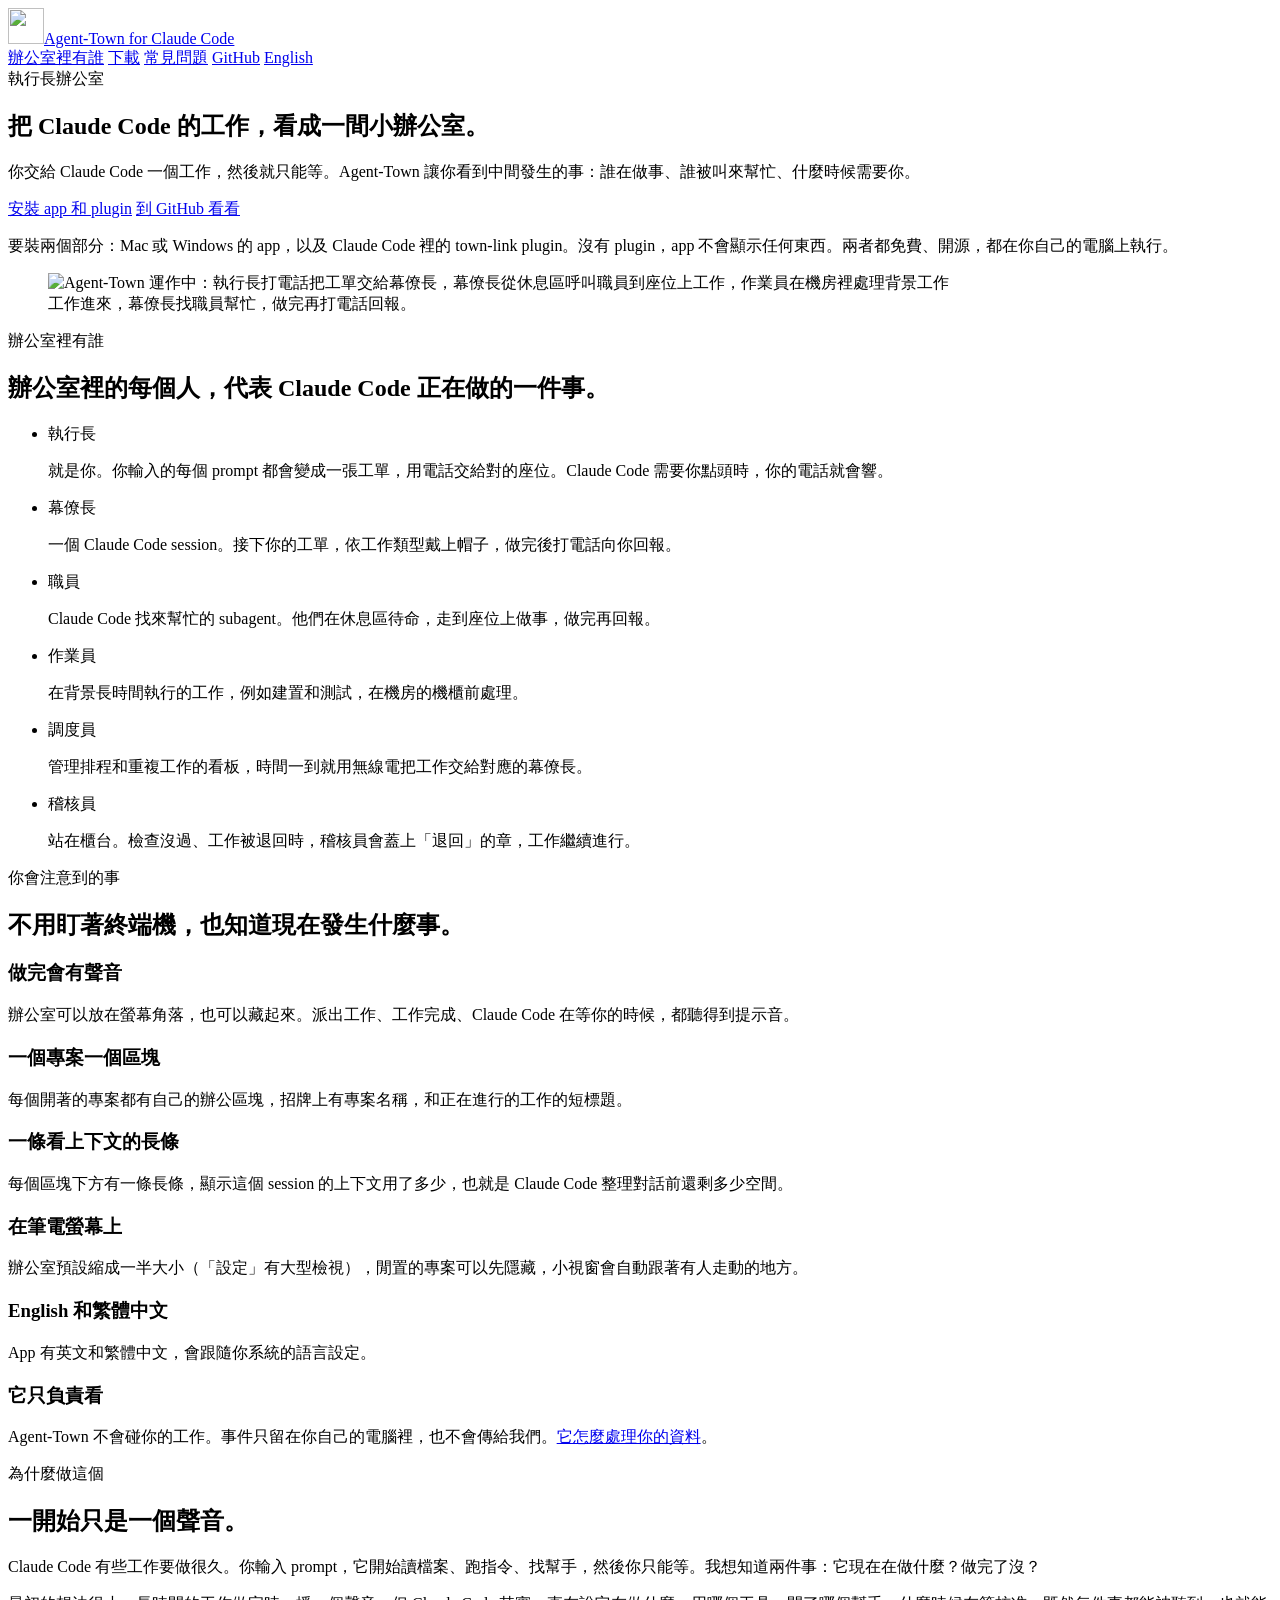
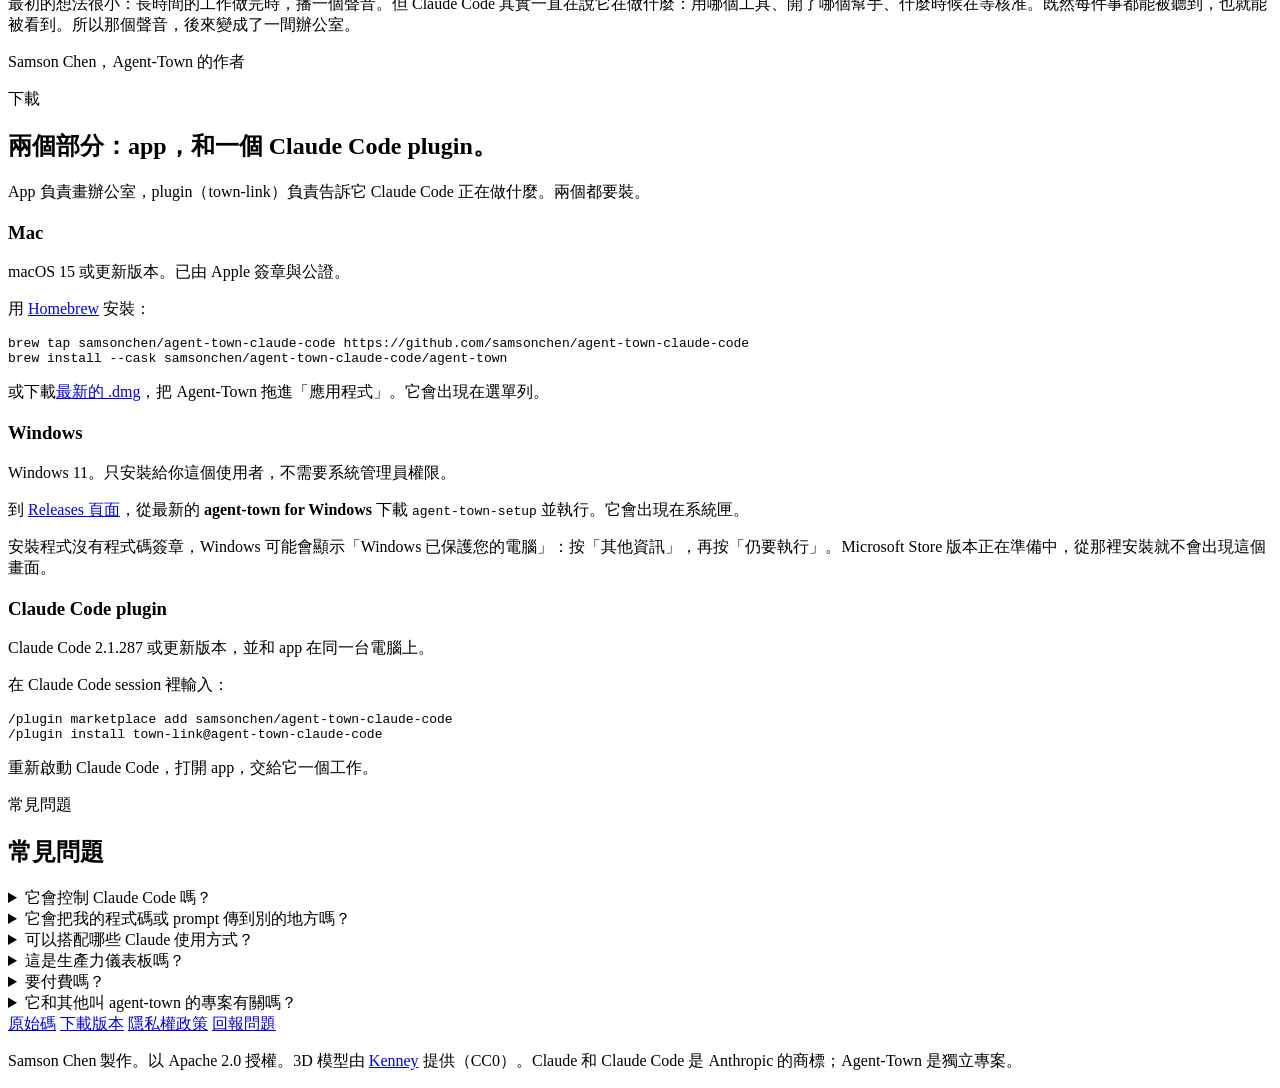
==== site/zh-TW/index.html @ 97500415 "Compact view is the default; Settings has Large view instead The office starts at half size, and Set" ====
<!doctype html>
<html lang="zh-Hant-TW">
<head>
<meta charset="utf-8">
<meta name="viewport" content="width=device-width, initial-scale=1">
<title>Agent-Town for Claude Code：看 Claude Code 的 agent 在辦公室裡工作</title>
<meta name="description" content="Agent-Town 是免費的開源 app，適用 macOS 和 Windows，把 Claude Code 正在做的事畫成一間小小的 3D 辦公室：每個 session 是一位幕僚長，每個 subagent 是一位職員，需要你核准時，執行長的電話就會響。">
<link rel="canonical" href="https://samsonchen.github.io/agent-town-claude-code/zh-TW/">
<link rel="alternate" hreflang="en" href="https://samsonchen.github.io/agent-town-claude-code/">
<link rel="alternate" hreflang="zh-Hant-TW" href="https://samsonchen.github.io/agent-town-claude-code/zh-TW/">
<link rel="alternate" hreflang="x-default" href="https://samsonchen.github.io/agent-town-claude-code/">
<meta name="theme-color" content="#9d9fdc">

<meta property="og:type" content="website">
<meta property="og:locale" content="zh_TW">
<meta property="og:locale:alternate" content="en_US">
<meta property="og:site_name" content="Agent-Town for Claude Code">
<meta property="og:title" content="Agent-Town for Claude Code：看 Claude Code 的 agent 在辦公室裡工作">
<meta property="og:description" content="在你的 Mac 或 Windows 電腦上，用一間小小的 3D 辦公室看 Claude Code 正在做什麼：session、subagent、背景工作和待核准的操作。免費、開源。">
<meta property="og:url" content="https://samsonchen.github.io/agent-town-claude-code/zh-TW/">
<meta property="og:image" content="https://samsonchen.github.io/agent-town-claude-code/images/social-preview.png">
<meta property="og:image:width" content="1280">
<meta property="og:image:height" content="640">
<meta property="og:image:alt" content="Agent-Town for Claude Code：從上往下看的辦公室，執行長、幕僚長和職員都在座位上">
<meta name="twitter:card" content="summary_large_image">
<meta name="twitter:title" content="Agent-Town for Claude Code">
<meta name="twitter:description" content="把 Claude Code 的 session、subagent 和背景工作畫成一間小小的 3D 辦公室。macOS 和 Windows，免費、開源。">
<meta name="twitter:image" content="https://samsonchen.github.io/agent-town-claude-code/images/social-preview.png">

<link rel="icon" type="image/png" href="../images/favicon-64.png">
<link rel="apple-touch-icon" href="../images/apple-touch-icon.png">
<link rel="preconnect" href="https://fonts.googleapis.com">
<link rel="preconnect" href="https://fonts.gstatic.com" crossorigin>
<link rel="stylesheet" href="https://fonts.googleapis.com/css2?family=Atkinson+Hyperlegible:wght@400;700&family=Fredoka:wght@500;600&family=Noto+Sans+TC:wght@400;500;700&display=swap">
<link rel="stylesheet" href="../styles.css">

<script type="application/ld+json">
{
  "@context": "https://schema.org",
  "@type": "SoftwareApplication",
  "name": "Agent-Town for Claude Code",
  "alternateName": "agent-town",
  "description": "一個桌面 app 加上一個 Claude Code plugin，把 Claude Code 正在做的事畫成一間從上往下看的小小 3D 辦公室。每個 Claude Code session 是一位幕僚長，每個 subagent 是一位職員，背景工作是機房裡的作業員，需要核准時執行長的電話會響。",
  "applicationCategory": "DeveloperApplication",
  "operatingSystem": "macOS 15 或更新版本、Windows 11",
  "offers": { "@type": "Offer", "price": "0", "priceCurrency": "TWD" },
  "license": "https://www.apache.org/licenses/LICENSE-2.0",
  "isAccessibleForFree": true,
  "url": "https://samsonchen.github.io/agent-town-claude-code/zh-TW/",
  "downloadUrl": "https://github.com/samsonchen/agent-town-claude-code/releases",
  "codeRepository": "https://github.com/samsonchen/agent-town-claude-code",
  "image": "https://samsonchen.github.io/agent-town-claude-code/images/social-preview.png",
  "screenshot": "https://samsonchen.github.io/agent-town-claude-code/images/agent-town.gif",
  "inLanguage": "zh-Hant-TW",
  "author": { "@type": "Person", "name": "Samson Chen", "url": "https://github.com/samsonchen" }
}
</script>
<script type="application/ld+json">
{
  "@context": "https://schema.org",
  "@type": "FAQPage",
  "inLanguage": "zh-Hant-TW",
  "mainEntity": [
    { "@type": "Question", "name": "Agent-Town for Claude Code 是什麼？",
      "acceptedAnswer": { "@type": "Answer", "text": "一個免費的 macOS 和 Windows app，搭配一個 Claude Code plugin，把 Claude Code 正在做的事畫成一間小辦公室：session、subagent、背景工作和核准請求，都變成在上班的人。" } },
    { "@type": "Question", "name": "Agent-Town 會控制 Claude Code 嗎？",
      "acceptedAnswer": { "@type": "Answer", "text": "不會，它只負責看。你一樣在終端機、Claude 桌面 app 或 VS Code 裡工作，plugin 不會改變 Claude Code 的任何行為。" } },
    { "@type": "Question", "name": "Agent-Town 會把我的程式碼或 prompt 傳到別的地方嗎？",
      "acceptedAnswer": { "@type": "Answer", "text": "不會。事件只傳到你自己電腦上的 app。每個新工作，plugin 會用你自己的 Claude 方案請 Haiku 取一個短標題、判斷工作類型。" } },
    { "@type": "Question", "name": "可以搭配哪些 Claude 使用方式？",
      "acceptedAnswer": { "@type": "Answer", "text": "終端機裡的 Claude Code、Claude 桌面 app 的 Code 分頁，以及 VS Code 擴充功能，只要和 app 在同一台電腦上執行。雲端 session 和網頁版 Claude Code 不支援。" } },
    { "@type": "Question", "name": "要付費嗎？",
      "acceptedAnswer": { "@type": "Answer", "text": "不用。Agent-Town 以 Apache 2.0 授權開源。" } }
  ]
}
</script>
</head>
<body>

<header class="top">
  <div class="wrap">
    <a class="brand" href="./"><img src="../images/apple-touch-icon.png" alt="" width="36" height="36">Agent-Town for Claude Code</a>
    <nav aria-label="主選單">
      <a href="#whos-who">辦公室裡有誰</a>
      <a href="#download">下載</a>
      <a href="#questions">常見問題</a>
      <a href="https://github.com/samsonchen/agent-town-claude-code">GitHub</a>
      <a href="../" hreflang="en" lang="en">English</a>
    </nav>
  </div>
</header>

<main>
  <div class="line" aria-hidden="true"></div>
  <div class="wrap">

    <section class="block exec" aria-labelledby="title">
      <div class="hero">
        <div>
          <span class="sign">執行長辦公室</span>
          <h1 id="title">把 Claude Code 的工作，看成一間小辦公室。</h1>
          <p class="lede">你交給 Claude Code 一個工作，然後就只能等。Agent-Town 讓你看到中間發生的事：誰在做事、誰被叫來幫忙、什麼時候需要你。</p>
          <div class="buttons">
            <a class="button" href="#download">安裝 app 和 plugin</a>
            <a class="button light" href="https://github.com/samsonchen/agent-town-claude-code">到 GitHub 看看</a>
          </div>
          <p class="note">要裝兩個部分：Mac 或 Windows 的 app，以及 Claude Code 裡的 town-link plugin。沒有 plugin，app 不會顯示任何東西。兩者都免費、開源，都在你自己的電腦上執行。</p>
        </div>
        <figure class="office">
          <img src="../images/agent-town.gif" width="640" height="667" alt="Agent-Town 運作中：執行長打電話把工單交給幕僚長，幕僚長從休息區呼叫職員到座位上工作，作業員在機房裡處理背景工作">
          <figcaption>工作進來，幕僚長找職員幫忙，做完再打電話回報。</figcaption>
        </figure>
      </div>
    </section>

    <section class="block" id="whos-who" aria-labelledby="cast-title">
      <span class="sign">辦公室裡有誰</span>
      <h2 id="cast-title">辦公室裡的每個人，代表 Claude Code 正在做的一件事。</h2>
      <ul class="cast">
        <li><span class="tag you">執行長</span><p>就是你。你輸入的每個 prompt 都會變成一張工單，用電話交給對的座位。Claude Code 需要你點頭時，你的電話就會響。</p></li>
        <li><span class="tag">幕僚長</span><p>一個 Claude Code session。接下你的工單，依工作類型戴上帽子，做完後打電話向你回報。</p></li>
        <li><span class="tag">職員</span><p>Claude Code 找來幫忙的 subagent。他們在休息區待命，走到座位上做事，做完再回報。</p></li>
        <li><span class="tag">作業員</span><p>在背景長時間執行的工作，例如建置和測試，在機房的機櫃前處理。</p></li>
        <li><span class="tag">調度員</span><p>管理排程和重複工作的看板，時間一到就用無線電把工作交給對應的幕僚長。</p></li>
        <li><span class="tag">稽核員</span><p>站在櫃台。檢查沒過、工作被退回時，稽核員會蓋上「退回」的章，工作繼續進行。</p></li>
      </ul>
    </section>

    <section class="block blue" aria-labelledby="notice-title">
      <span class="sign">你會注意到的事</span>
      <h2 id="notice-title">不用盯著終端機，也知道現在發生什麼事。</h2>
      <div class="points">
        <div><h3>做完會有聲音</h3><p>辦公室可以放在螢幕角落，也可以藏起來。派出工作、工作完成、Claude Code 在等你的時候，都聽得到提示音。</p></div>
        <div><h3>一個專案一個區塊</h3><p>每個開著的專案都有自己的辦公區塊，招牌上有專案名稱，和正在進行的工作的短標題。</p></div>
        <div><h3>一條看上下文的長條</h3><p>每個區塊下方有一條長條，顯示這個 session 的上下文用了多少，也就是 Claude Code 整理對話前還剩多少空間。</p></div>
        <div><h3>在筆電螢幕上</h3><p>辦公室預設縮成一半大小（「設定」有大型檢視），閒置的專案可以先隱藏，小視窗會自動跟著有人走動的地方。</p></div>
        <div><h3>English 和繁體中文</h3><p>App 有英文和繁體中文，會跟隨你系統的語言設定。</p></div>
        <div><h3>它只負責看</h3><p>Agent-Town 不會碰你的工作。事件只留在你自己的電腦裡，也不會傳給我們。<a href="privacy.html">它怎麼處理你的資料</a>。</p></div>
      </div>
    </section>

    <section class="block wood story" aria-labelledby="story-title">
      <span class="sign">為什麼做這個</span>
      <h2 id="story-title">一開始只是一個聲音。</h2>
      <p>Claude Code 有些工作要做很久。你輸入 prompt，它開始讀檔案、跑指令、找幫手，然後你只能等。我想知道兩件事：它現在在做什麼？做完了沒？</p>
      <p>最初的想法很小：長時間的工作做完時，播一個聲音。但 Claude Code 其實一直在說它在做什麼：用哪個工具、開了哪個幫手、什麼時候在等核准。既然每件事都能被聽到，也就能被看到。所以那個聲音，後來變成了一間辦公室。</p>
      <p class="by">Samson Chen，Agent-Town 的作者</p>
    </section>

    <section class="block green" id="download" aria-labelledby="download-title">
      <span class="sign">下載</span>
      <h2 id="download-title">兩個部分：app，和一個 Claude Code plugin。</h2>
      <p>App 負責畫辦公室，plugin（town-link）負責告訴它 Claude Code 正在做什麼。兩個都要裝。</p>
      <div class="downloads">
        <div>
          <h3>Mac</h3>
          <p class="small">macOS 15 或更新版本。已由 Apple 簽章與公證。</p>
          <p>用 <a href="https://brew.sh">Homebrew</a> 安裝：</p>
          <pre>brew tap samsonchen/agent-town-claude-code https://github.com/samsonchen/agent-town-claude-code
brew install --cask samsonchen/agent-town-claude-code/agent-town</pre>
          <p>或下載<a href="https://github.com/samsonchen/agent-town-claude-code/releases/latest">最新的 .dmg</a>，把 Agent-Town 拖進「應用程式」。它會出現在選單列。</p>
        </div>
        <div>
          <h3>Windows</h3>
          <p class="small">Windows 11。只安裝給你這個使用者，不需要系統管理員權限。</p>
          <p>到 <a href="https://github.com/samsonchen/agent-town-claude-code/releases">Releases 頁面</a>，從最新的 <strong>agent-town for Windows</strong> 下載 <code>agent-town-setup</code> 並執行。它會出現在系統匣。</p>
          <p class="small">安裝程式沒有程式碼簽章，Windows 可能會顯示「Windows 已保護您的電腦」：按「其他資訊」，再按「仍要執行」。Microsoft Store 版本正在準備中，從那裡安裝就不會出現這個畫面。</p>
        </div>
        <div class="plugin">
          <h3>Claude Code plugin</h3>
          <p class="small">Claude Code 2.1.287 或更新版本，並和 app 在同一台電腦上。</p>
          <p>在 Claude Code session 裡輸入：</p>
          <pre>/plugin marketplace add samsonchen/agent-town-claude-code
/plugin install town-link@agent-town-claude-code</pre>
          <p>重新啟動 Claude Code，打開 app，交給它一個工作。</p>
        </div>
      </div>
    </section>

    <section class="block" id="questions" aria-labelledby="faq-title">
      <span class="sign">常見問題</span>
      <h2 id="faq-title">常見問題</h2>
      <details>
        <summary>它會控制 Claude Code 嗎？</summary>
        <p>不會，它只負責看。你一樣在終端機、Claude 桌面 app 或 VS Code 裡工作，plugin 不會改變 Claude Code 的任何行為。</p>
      </details>
      <details>
        <summary>它會把我的程式碼或 prompt 傳到別的地方嗎？</summary>
        <p>不會。Claude Code 正在做的事，只會傳到你自己電腦上的 app。為了替每個工作取名字、選帽子，plugin 會用你自己的 Claude 方案請 Claude 的 Haiku 模型幫忙。App 每天會到 GitHub 檢查一次有沒有新版本，這可以關掉。請看<a href="privacy.html">隱私權政策</a>。</p>
      </details>
      <details>
        <summary>可以搭配哪些 Claude 使用方式？</summary>
        <p>終端機裡的 Claude Code、Claude 桌面 app 的 Code 分頁，以及 VS Code 擴充功能，只要和 app 在同一台電腦上執行。雲端 session 和網頁版 Claude Code 連不到你的電腦，所以不會出現。</p>
      </details>
      <details>
        <summary>這是生產力儀表板嗎？</summary>
        <p>不是。它只顯示正在發生什麼，沒有分數，也沒有報表。</p>
      </details>
      <details>
        <summary>要付費嗎？</summary>
        <p>不用。Agent-Town 以 Apache 2.0 授權開源。角色和家具是 Kenney 免費的 CC0 3D 模型。</p>
      </details>
      <details>
        <summary>它和其他叫 agent-town 的專案有關嗎？</summary>
        <p>沒有。這是 Agent-Town for Claude Code，為 Anthropic 的 Claude Code 而做。它和 Anthropic 沒有隸屬關係，也和其他同名的專案無關。</p>
      </details>
    </section>

  </div>
</main>

<footer>
  <div class="wrap">
    <nav aria-label="更多">
      <a href="https://github.com/samsonchen/agent-town-claude-code">原始碼</a>
      <a href="https://github.com/samsonchen/agent-town-claude-code/releases">下載版本</a>
      <a href="privacy.html">隱私權政策</a>
      <a href="https://github.com/samsonchen/agent-town-claude-code/issues">回報問題</a>
    </nav>
    <p>Samson Chen 製作。以 Apache 2.0 授權。3D 模型由 <a href="https://kenney.nl">Kenney</a> 提供（CC0）。Claude 和 Claude Code 是 Anthropic 的商標；Agent-Town 是獨立專案。</p>
  </div>
</footer>

</body>
</html>
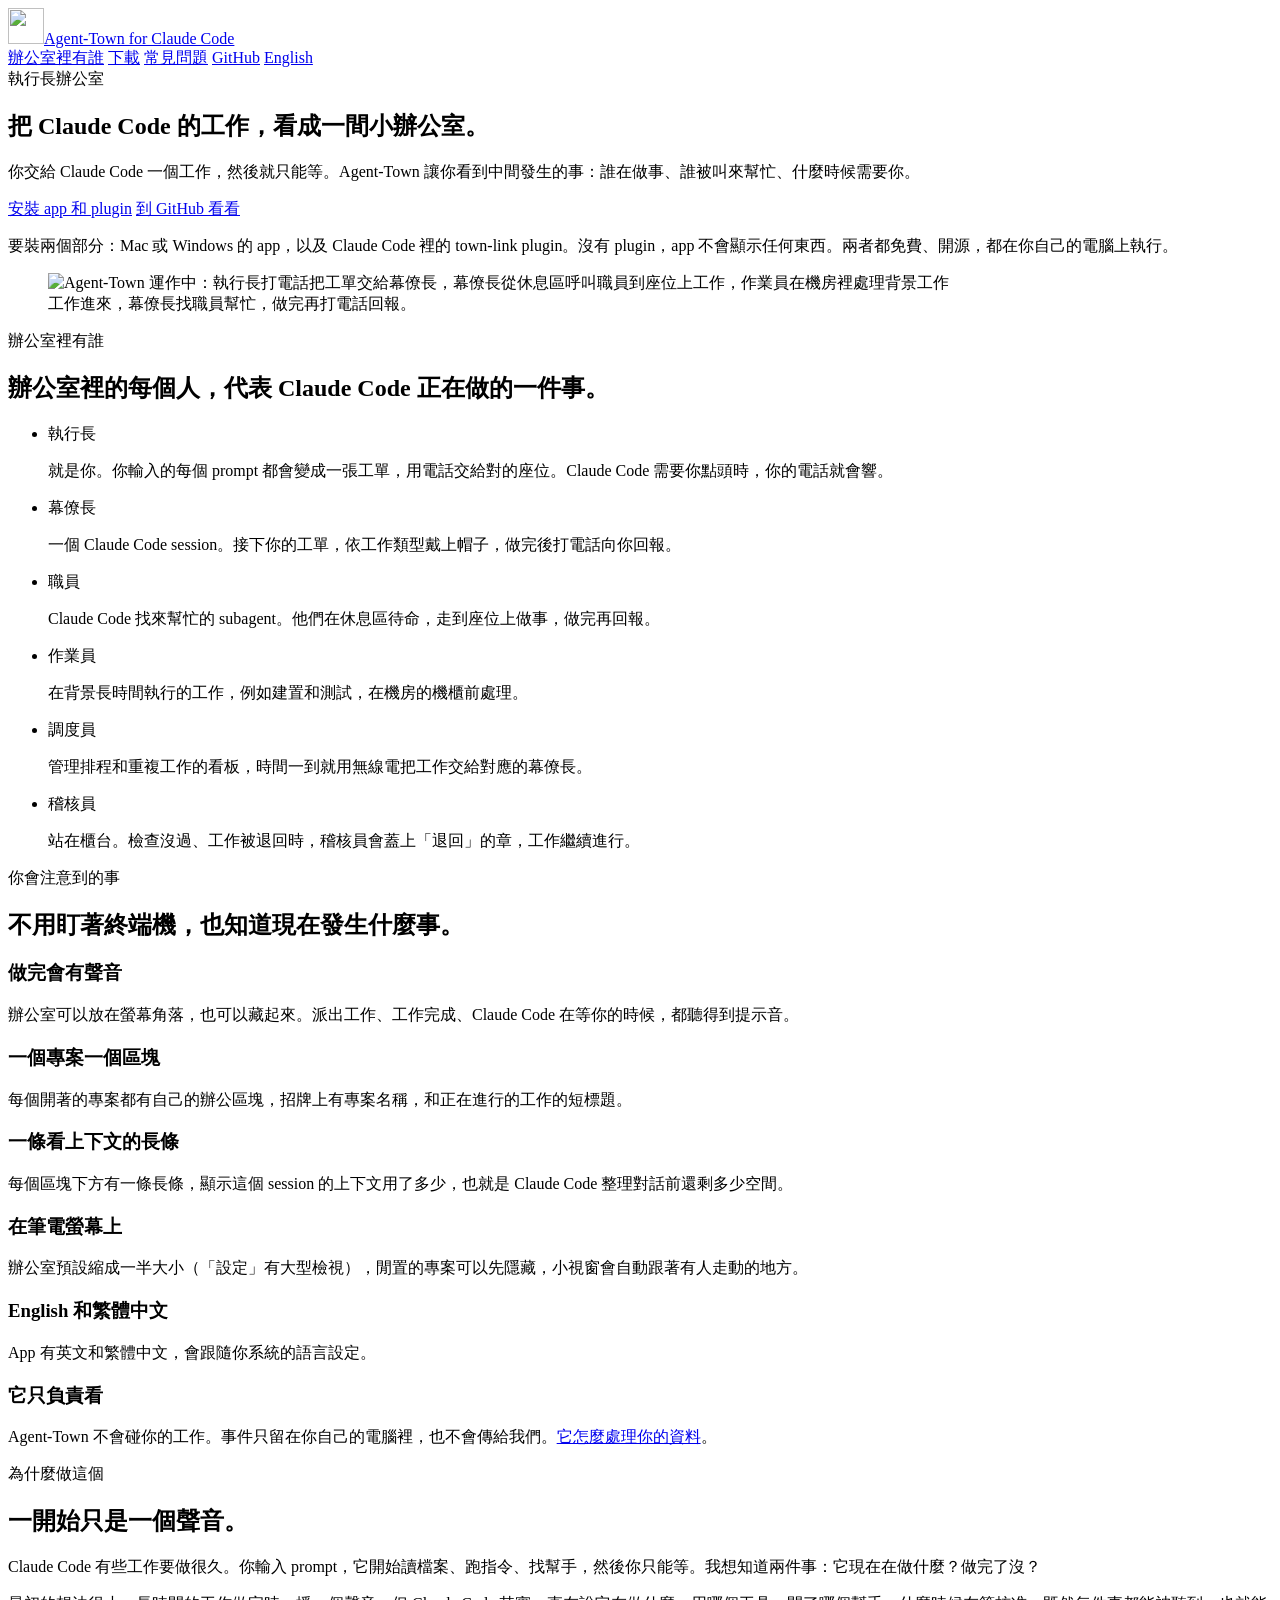
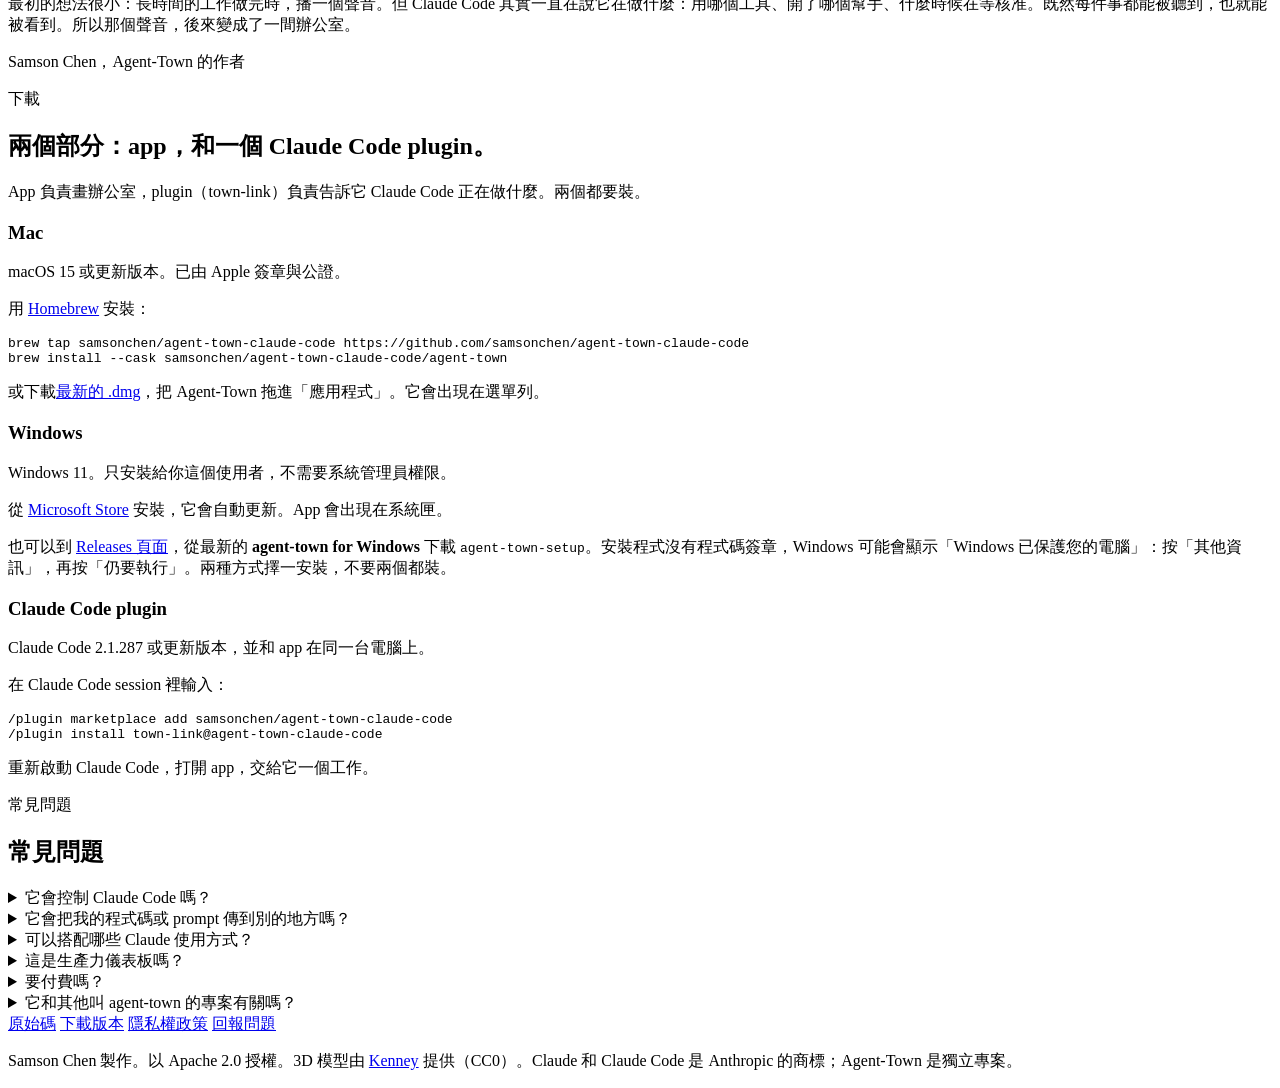
==== commit 778dd3e7: "Windows: the Microsoft Store version is live; the README and the web page point to it first, the ins" ====
--- a/site/zh-TW/index.html
+++ b/site/zh-TW/index.html
@@ -163,8 +163,8 @@
         <div>
           <h3>Windows</h3>
           <p class="small">Windows 11。只安裝給你這個使用者，不需要系統管理員權限。</p>
-          <p>到 <a href="https://github.com/samsonchen/agent-town-claude-code/releases">Releases 頁面</a>，從最新的 <strong>agent-town for Windows</strong> 下載 <code>agent-town-setup</code> 並執行。它會出現在系統匣。</p>
-          <p class="small">安裝程式沒有程式碼簽章，Windows 可能會顯示「Windows 已保護您的電腦」：按「其他資訊」，再按「仍要執行」。Microsoft Store 版本正在準備中，從那裡安裝就不會出現這個畫面。</p>
+          <p>從 <a href="https://apps.microsoft.com/detail/9N0G35LW0LNK">Microsoft Store</a> 安裝，它會自動更新。App 會出現在系統匣。</p>
+          <p class="small">也可以到 <a href="https://github.com/samsonchen/agent-town-claude-code/releases">Releases 頁面</a>，從最新的 <strong>agent-town for Windows</strong> 下載 <code>agent-town-setup</code>。安裝程式沒有程式碼簽章，Windows 可能會顯示「Windows 已保護您的電腦」：按「其他資訊」，再按「仍要執行」。兩種方式擇一安裝，不要兩個都裝。</p>
         </div>
         <div class="plugin">
           <h3>Claude Code plugin</h3>
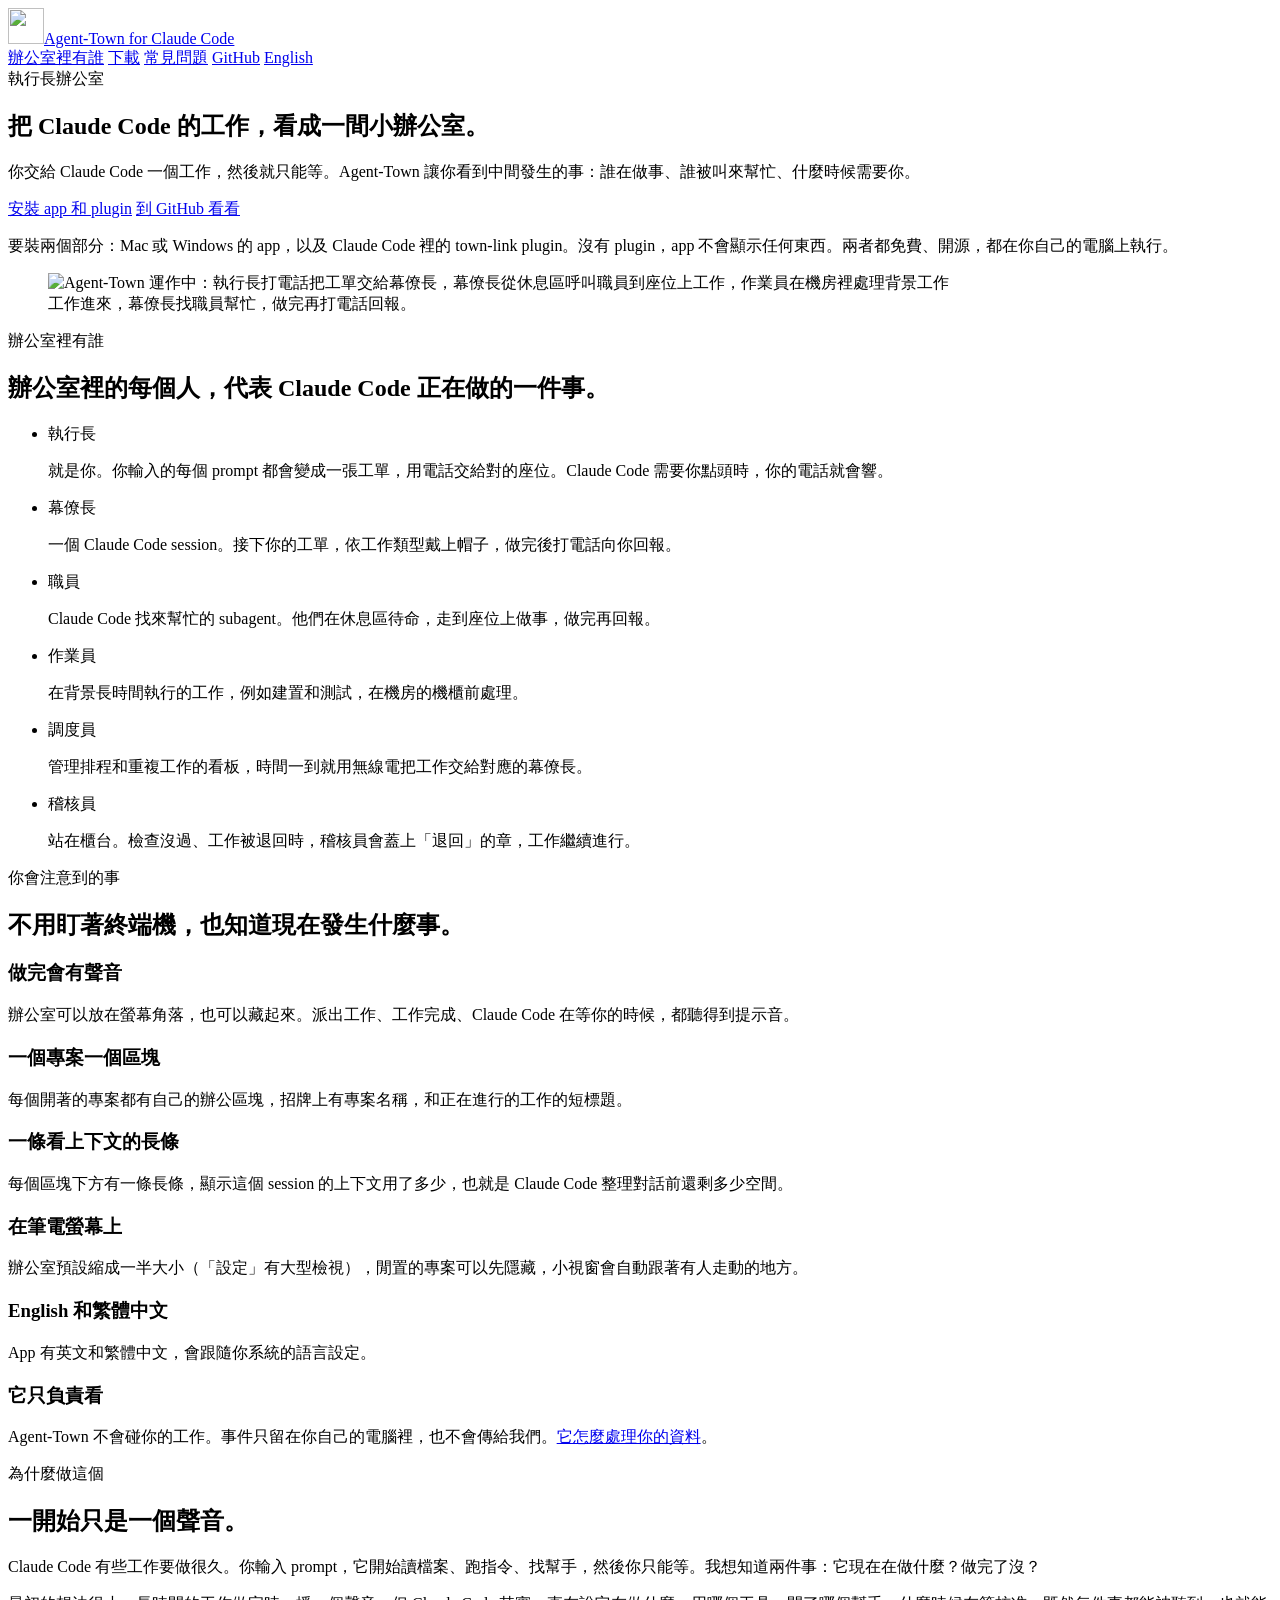
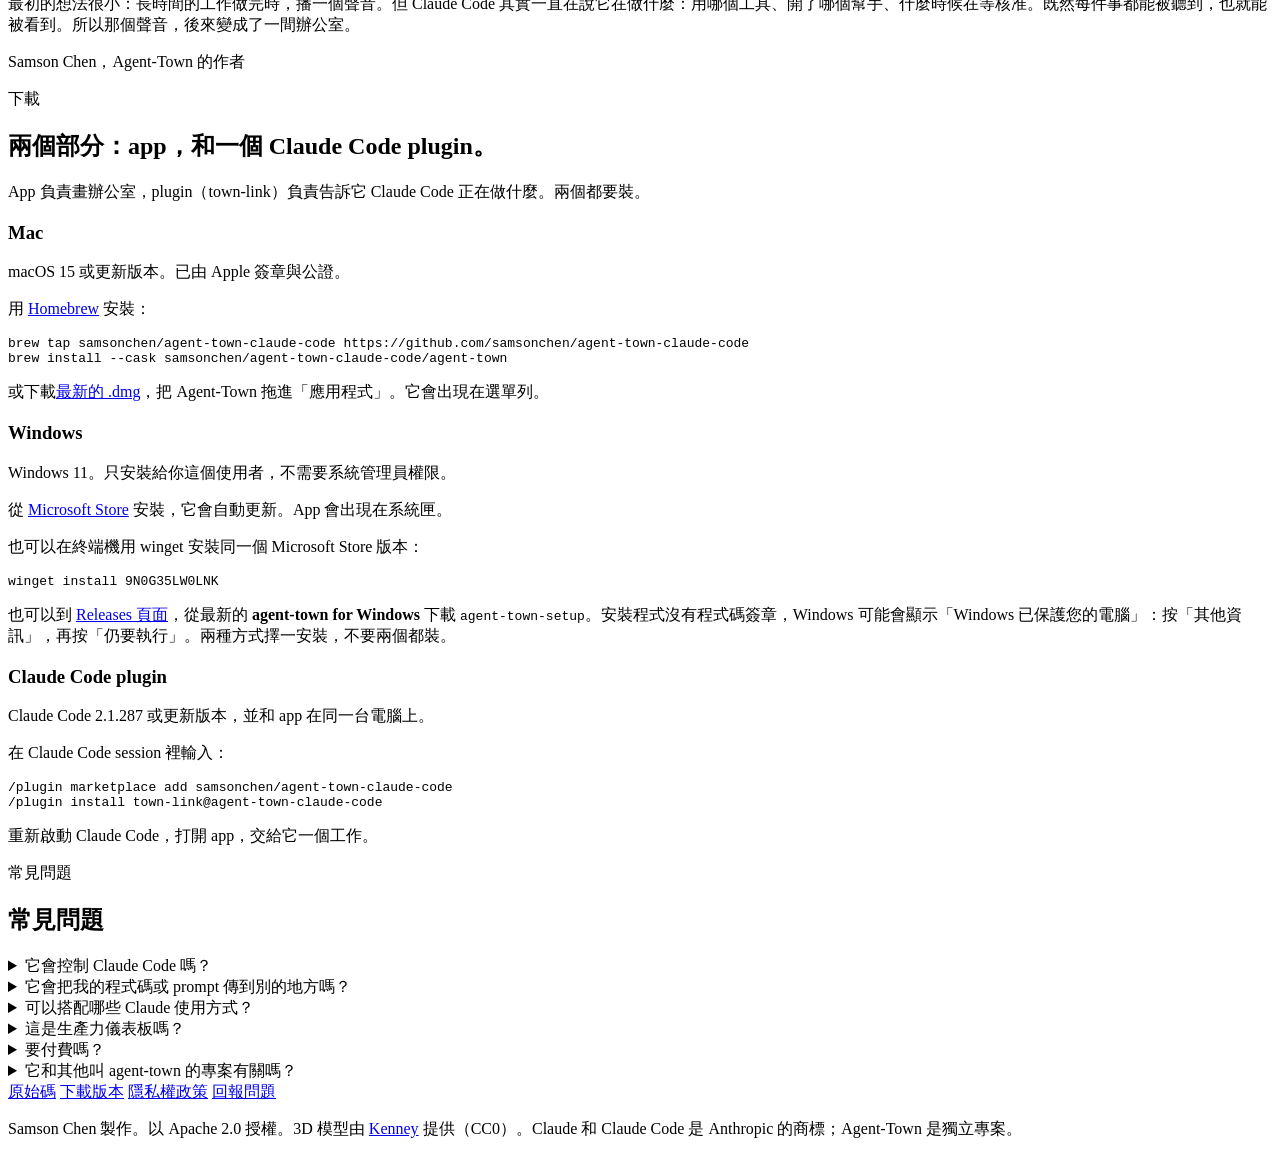
==== commit cda18dc6: "Windows: winget as a way to install the Store version (winget install 9N0G35LW0LNK), in the README, " ====
--- a/site/zh-TW/index.html
+++ b/site/zh-TW/index.html
@@ -164,6 +164,8 @@
           <h3>Windows</h3>
           <p class="small">Windows 11。只安裝給你這個使用者，不需要系統管理員權限。</p>
           <p>從 <a href="https://apps.microsoft.com/detail/9N0G35LW0LNK">Microsoft Store</a> 安裝，它會自動更新。App 會出現在系統匣。</p>
+          <p>也可以在終端機用 winget 安裝同一個 Microsoft Store 版本：</p>
+          <pre>winget install 9N0G35LW0LNK</pre>
           <p class="small">也可以到 <a href="https://github.com/samsonchen/agent-town-claude-code/releases">Releases 頁面</a>，從最新的 <strong>agent-town for Windows</strong> 下載 <code>agent-town-setup</code>。安裝程式沒有程式碼簽章，Windows 可能會顯示「Windows 已保護您的電腦」：按「其他資訊」，再按「仍要執行」。兩種方式擇一安裝，不要兩個都裝。</p>
         </div>
         <div class="plugin">
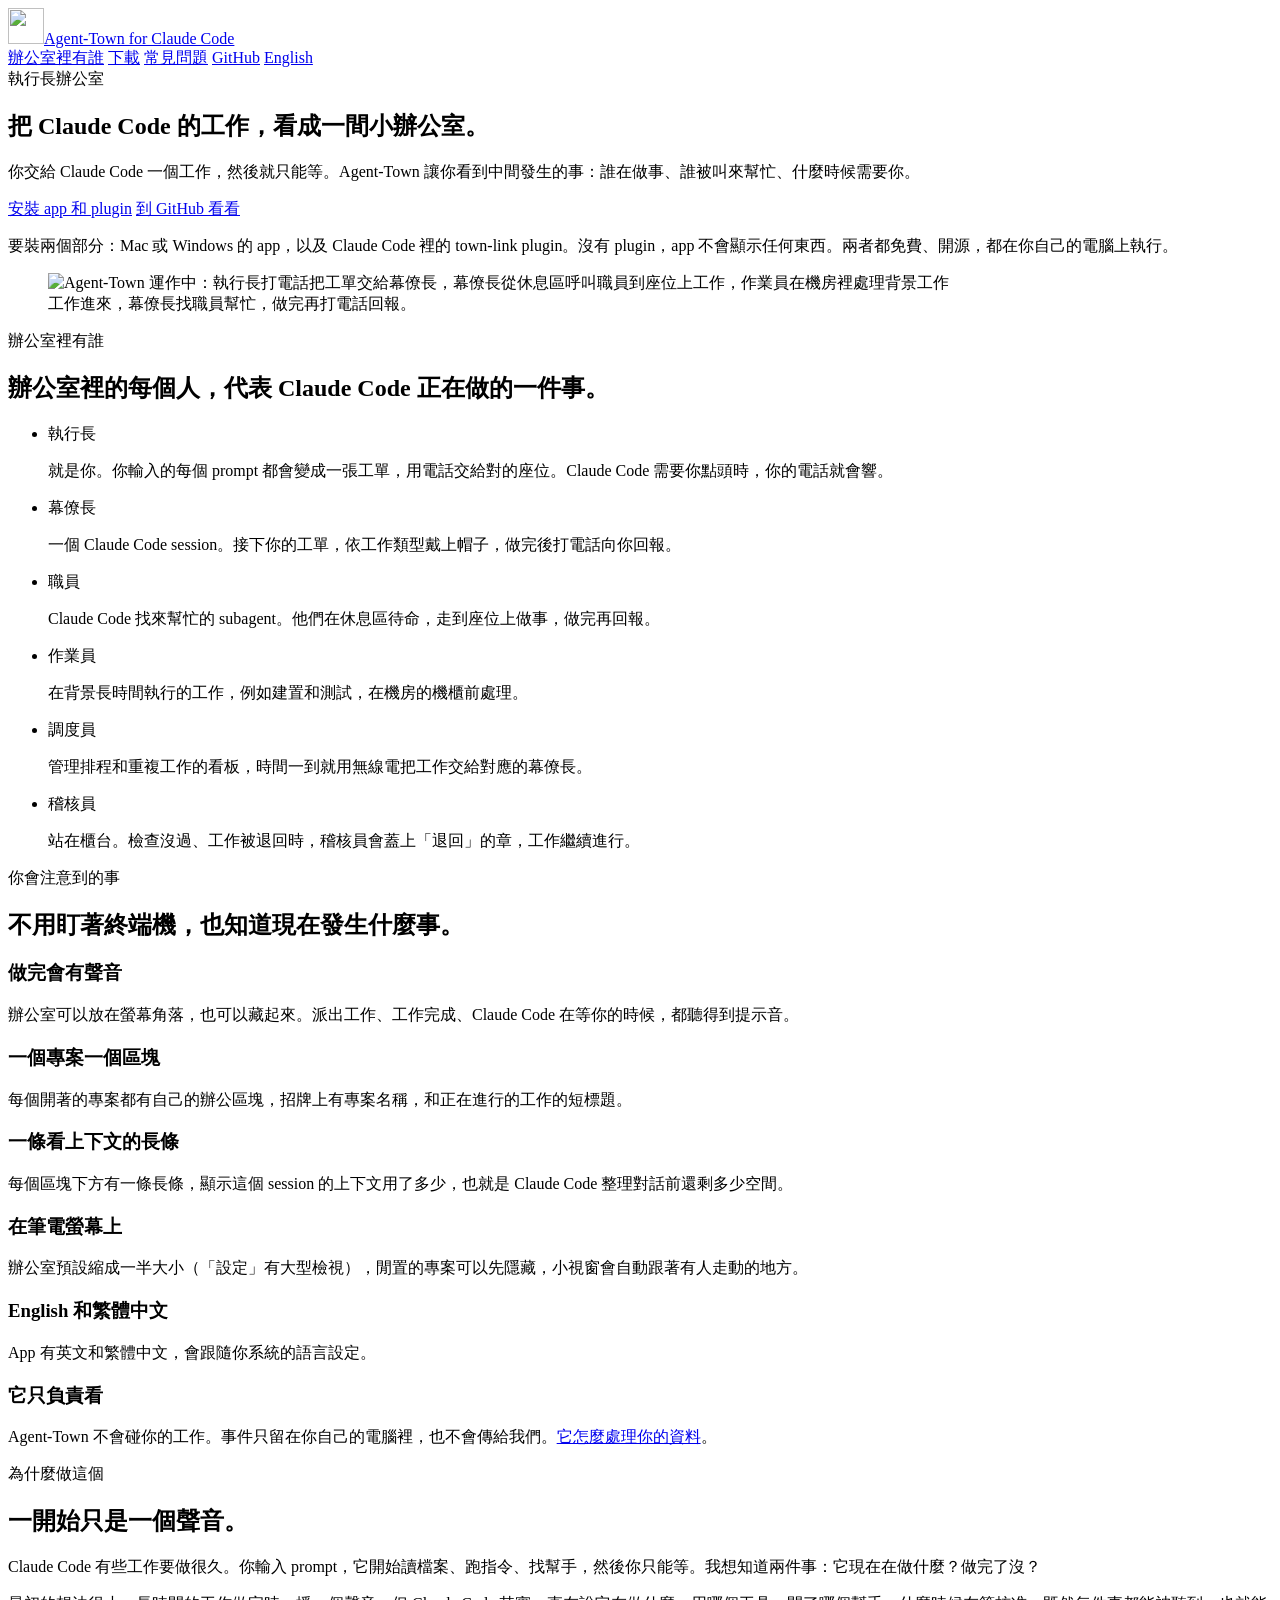
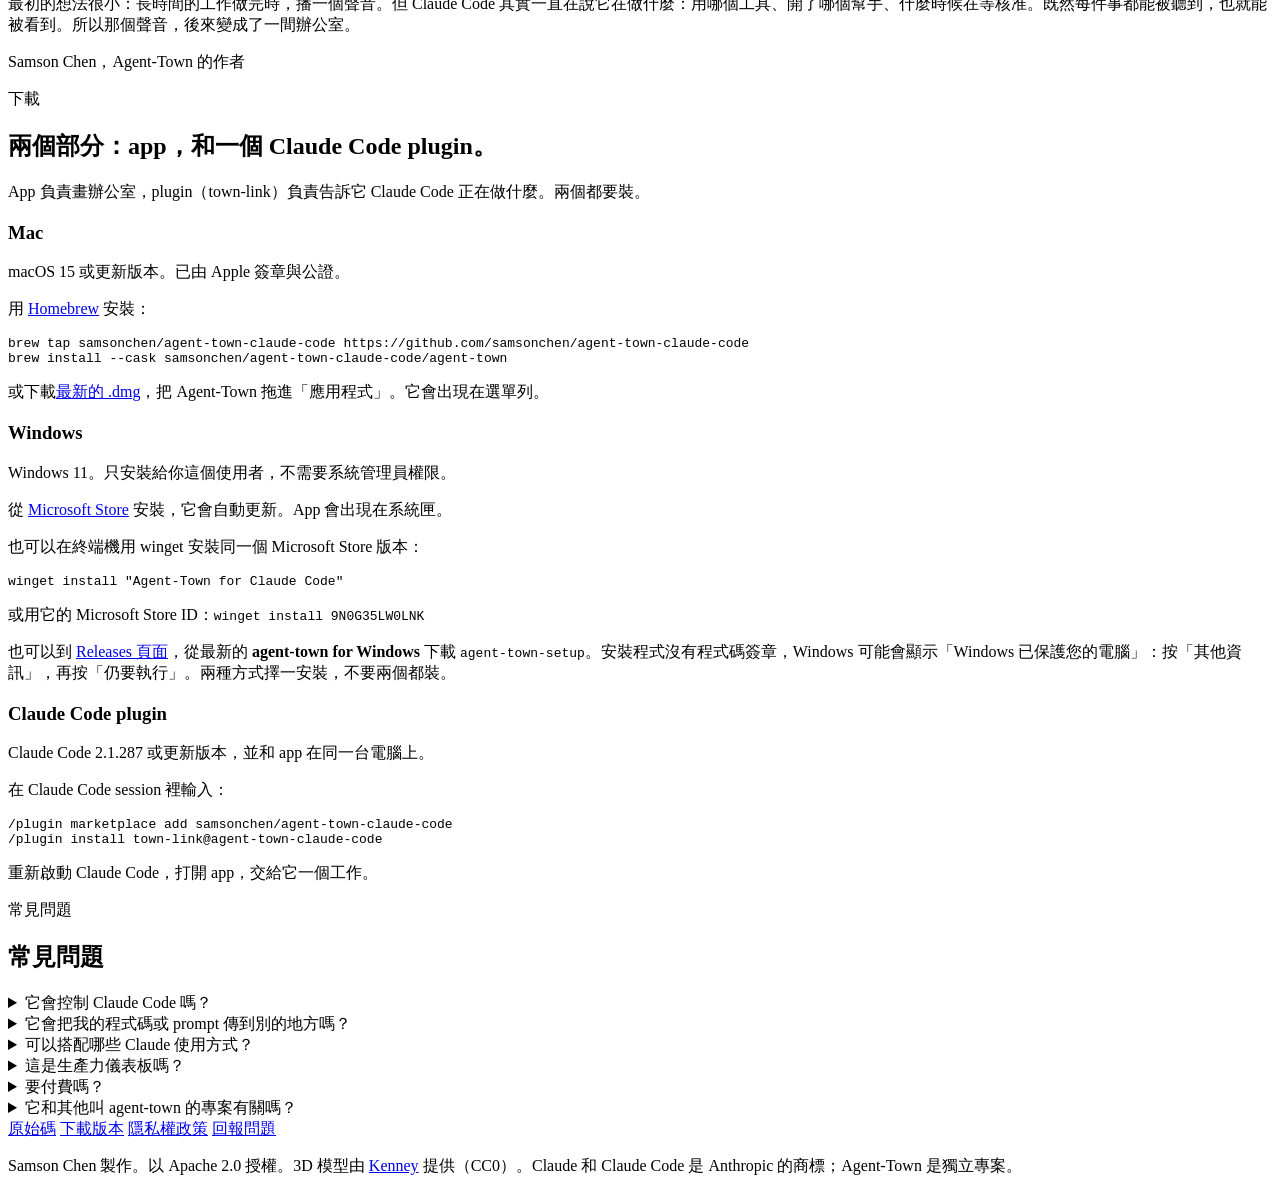
==== commit c9ed98e1: "Windows: winget by the app's name too (winget install "Agent-Town for Claude Code"), beside the Stor" ====
--- a/site/zh-TW/index.html
+++ b/site/zh-TW/index.html
@@ -165,7 +165,8 @@
           <p class="small">Windows 11。只安裝給你這個使用者，不需要系統管理員權限。</p>
           <p>從 <a href="https://apps.microsoft.com/detail/9N0G35LW0LNK">Microsoft Store</a> 安裝，它會自動更新。App 會出現在系統匣。</p>
           <p>也可以在終端機用 winget 安裝同一個 Microsoft Store 版本：</p>
-          <pre>winget install 9N0G35LW0LNK</pre>
+          <pre>winget install "Agent-Town for Claude Code"</pre>
+          <p class="small">或用它的 Microsoft Store ID：<code>winget install 9N0G35LW0LNK</code></p>
           <p class="small">也可以到 <a href="https://github.com/samsonchen/agent-town-claude-code/releases">Releases 頁面</a>，從最新的 <strong>agent-town for Windows</strong> 下載 <code>agent-town-setup</code>。安裝程式沒有程式碼簽章，Windows 可能會顯示「Windows 已保護您的電腦」：按「其他資訊」，再按「仍要執行」。兩種方式擇一安裝，不要兩個都裝。</p>
         </div>
         <div class="plugin">
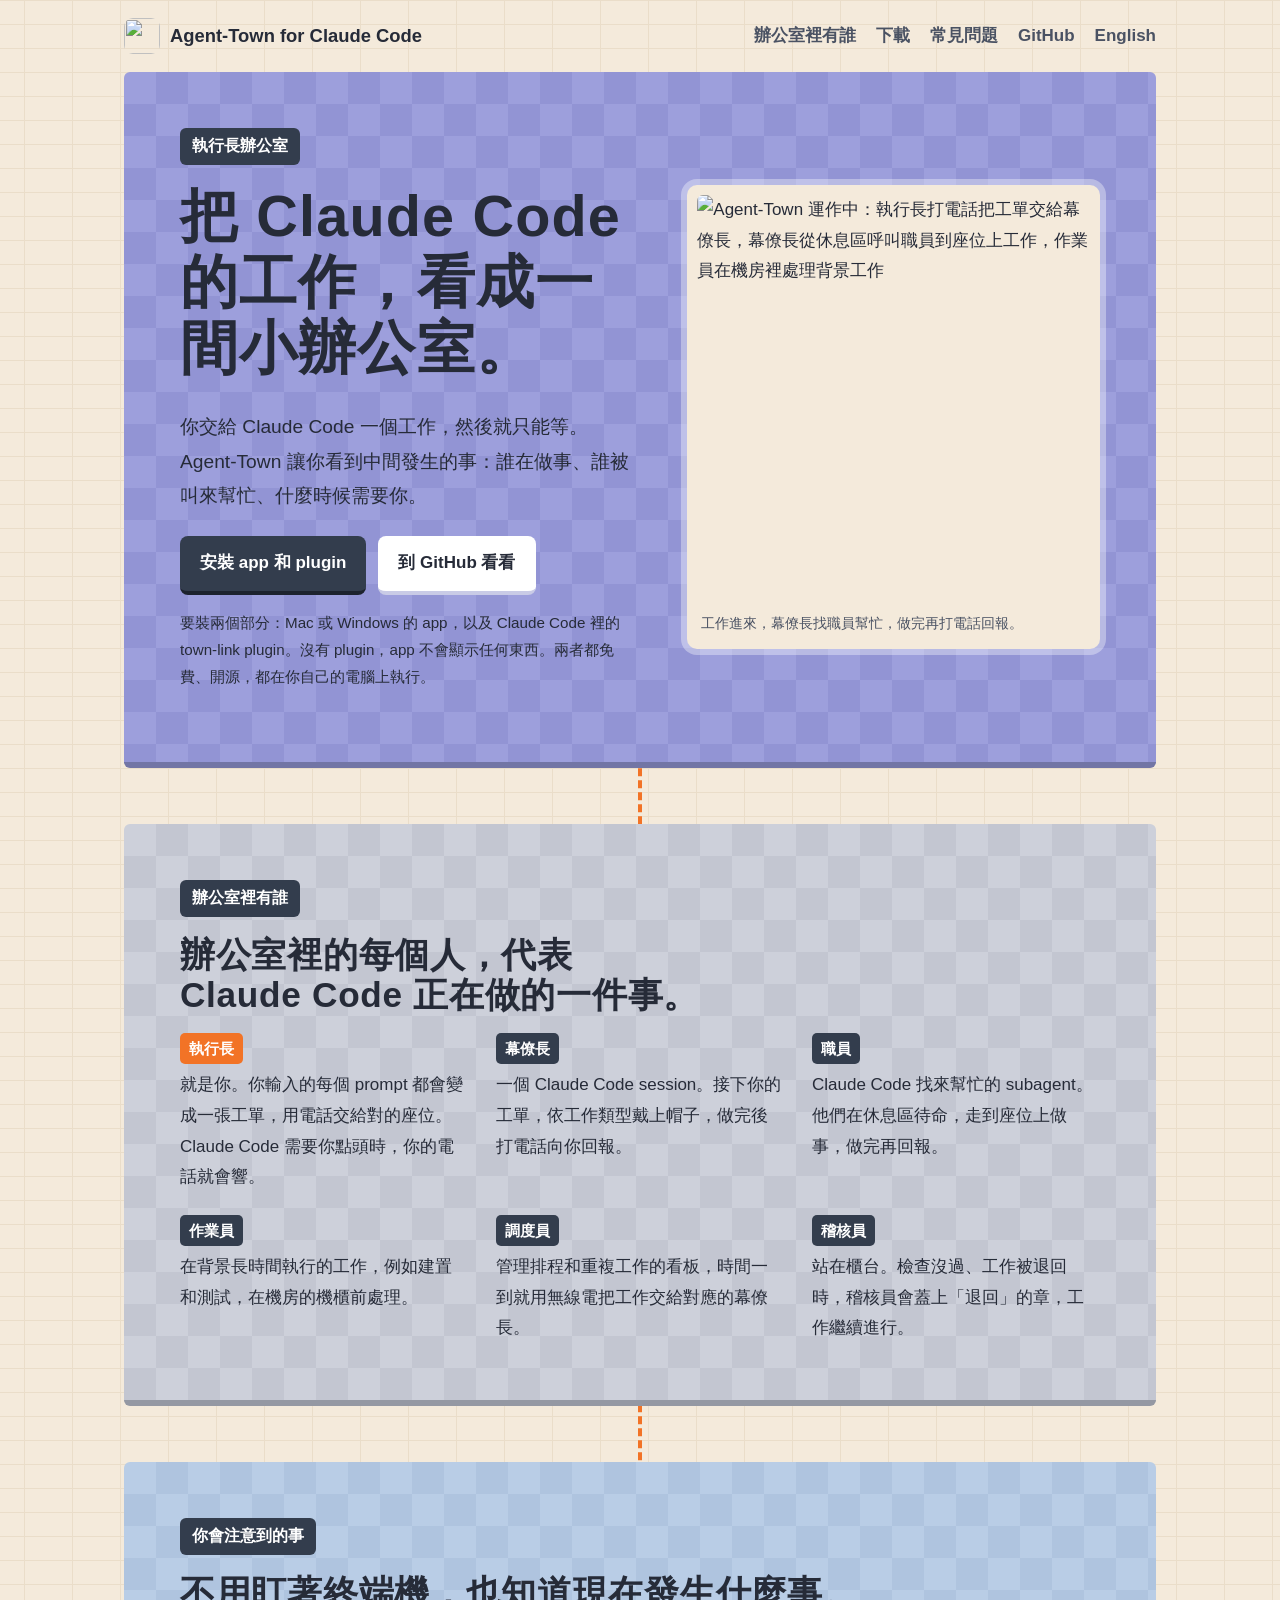
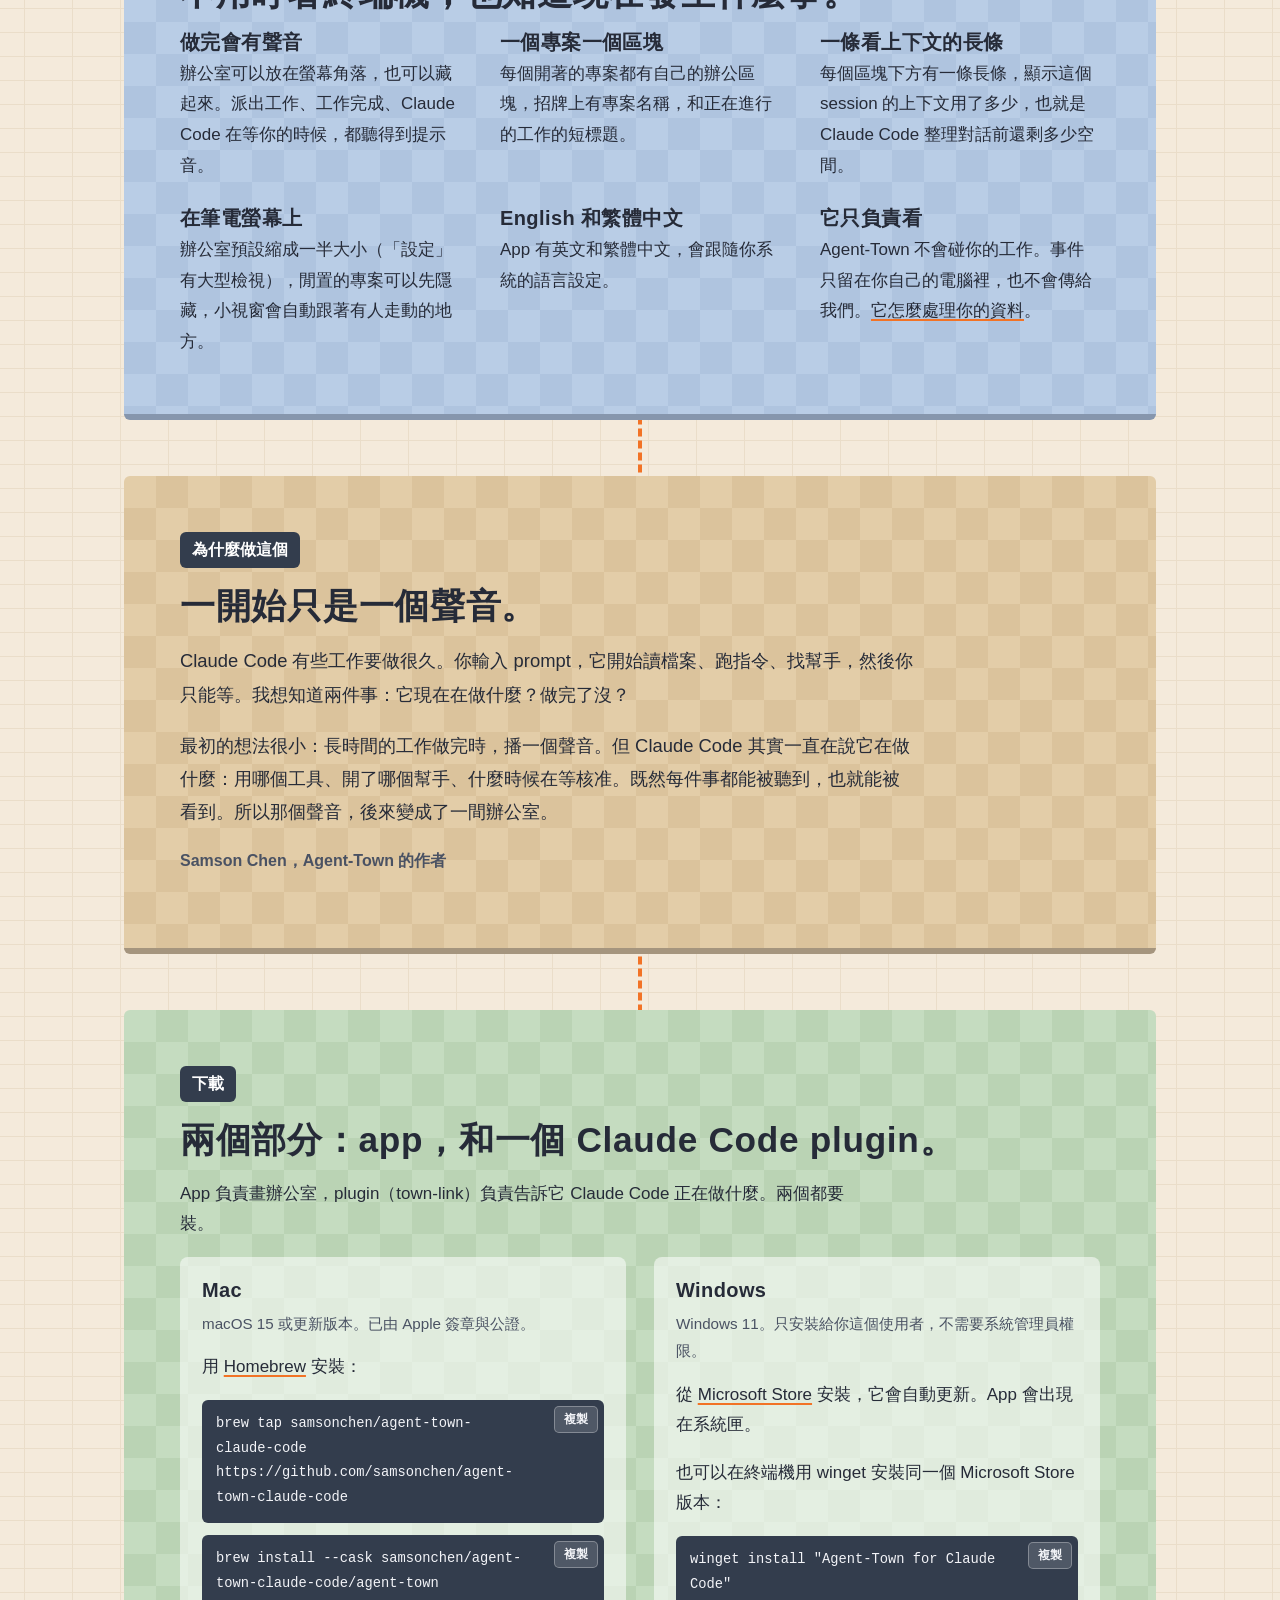
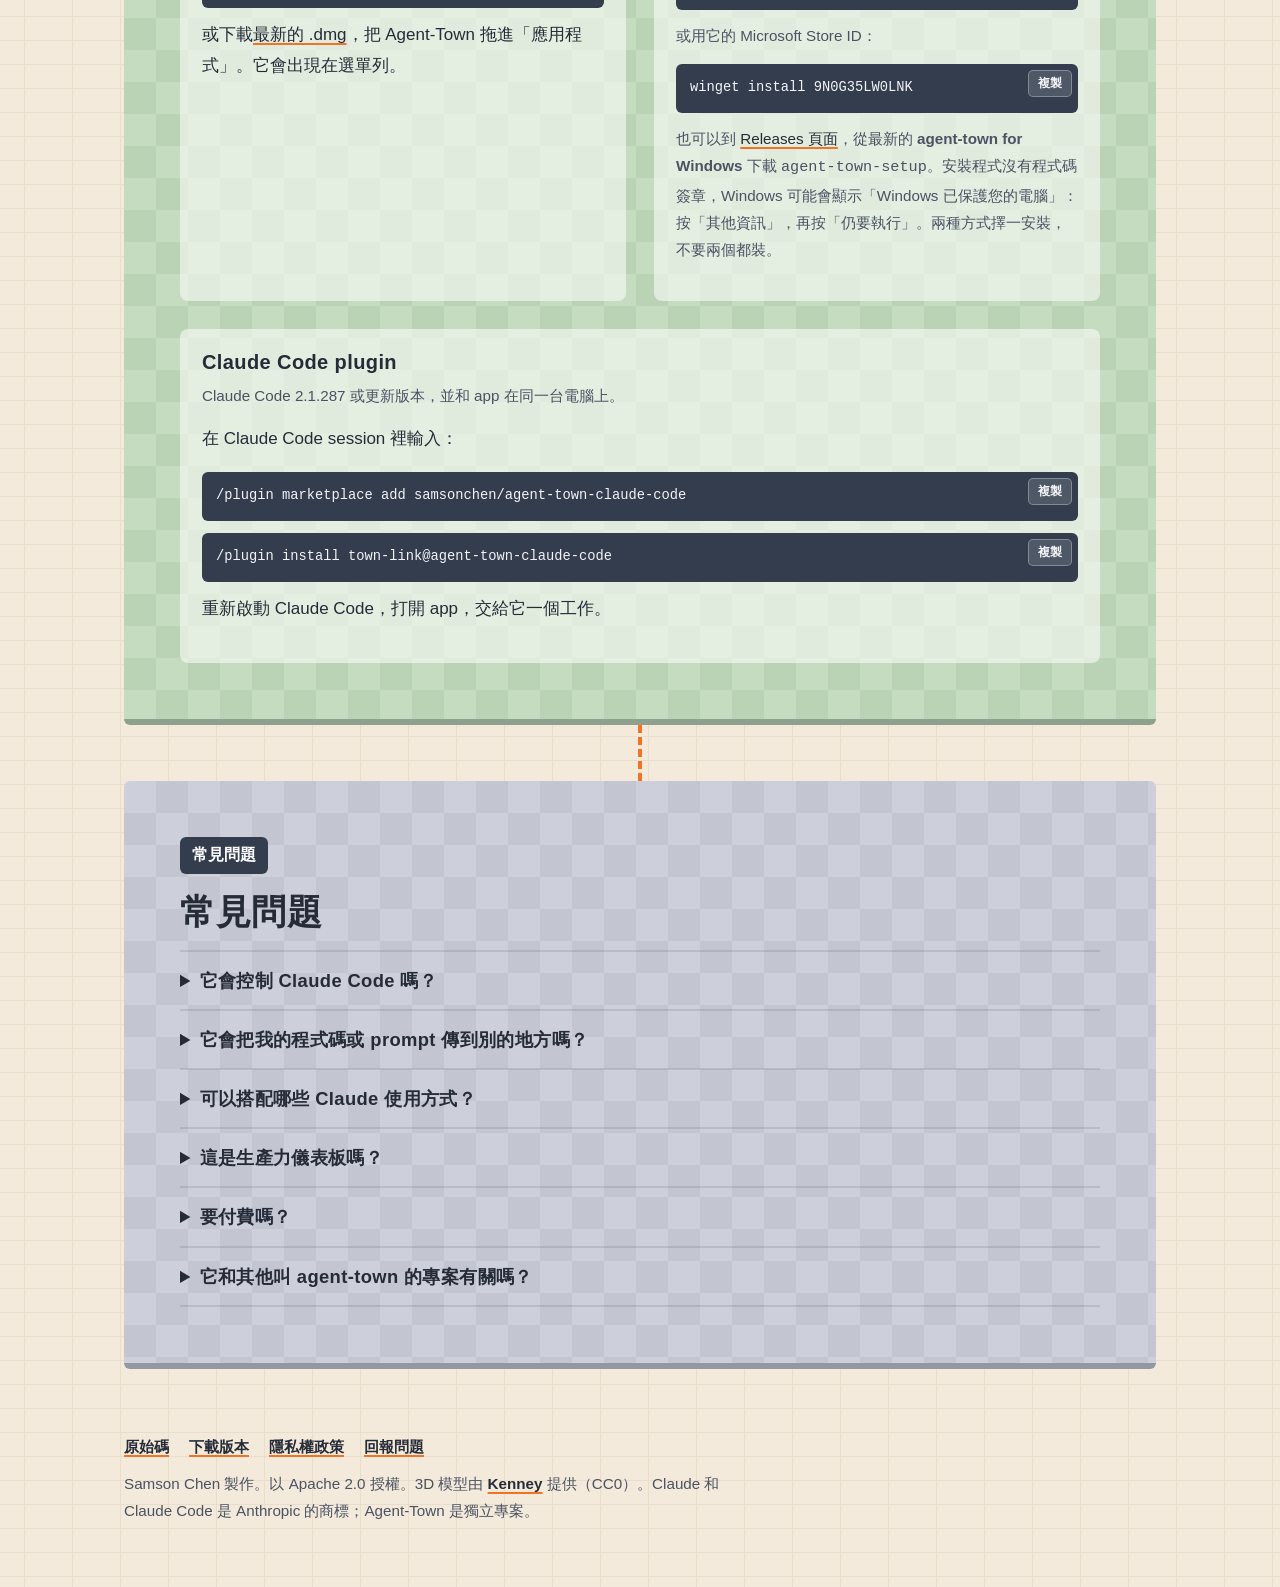
==== commit f8bedca0: "Copy buttons for the install commands: one command per box on the web page, with copy.js; the README" ====
--- a/site/zh-TW/index.html
+++ b/site/zh-TW/index.html
@@ -156,8 +156,8 @@
           <h3>Mac</h3>
           <p class="small">macOS 15 或更新版本。已由 Apple 簽章與公證。</p>
           <p>用 <a href="https://brew.sh">Homebrew</a> 安裝：</p>
-          <pre>brew tap samsonchen/agent-town-claude-code https://github.com/samsonchen/agent-town-claude-code
-brew install --cask samsonchen/agent-town-claude-code/agent-town</pre>
+          <pre class="cmd">brew tap samsonchen/agent-town-claude-code https://github.com/samsonchen/agent-town-claude-code</pre>
+          <pre class="cmd">brew install --cask samsonchen/agent-town-claude-code/agent-town</pre>
           <p>或下載<a href="https://github.com/samsonchen/agent-town-claude-code/releases/latest">最新的 .dmg</a>，把 Agent-Town 拖進「應用程式」。它會出現在選單列。</p>
         </div>
         <div>
@@ -165,16 +165,17 @@
           <p class="small">Windows 11。只安裝給你這個使用者，不需要系統管理員權限。</p>
           <p>從 <a href="https://apps.microsoft.com/detail/9N0G35LW0LNK">Microsoft Store</a> 安裝，它會自動更新。App 會出現在系統匣。</p>
           <p>也可以在終端機用 winget 安裝同一個 Microsoft Store 版本：</p>
-          <pre>winget install "Agent-Town for Claude Code"</pre>
-          <p class="small">或用它的 Microsoft Store ID：<code>winget install 9N0G35LW0LNK</code></p>
+          <pre class="cmd">winget install "Agent-Town for Claude Code"</pre>
+          <p class="small">或用它的 Microsoft Store ID：</p>
+          <pre class="cmd">winget install 9N0G35LW0LNK</pre>
           <p class="small">也可以到 <a href="https://github.com/samsonchen/agent-town-claude-code/releases">Releases 頁面</a>，從最新的 <strong>agent-town for Windows</strong> 下載 <code>agent-town-setup</code>。安裝程式沒有程式碼簽章，Windows 可能會顯示「Windows 已保護您的電腦」：按「其他資訊」，再按「仍要執行」。兩種方式擇一安裝，不要兩個都裝。</p>
         </div>
         <div class="plugin">
           <h3>Claude Code plugin</h3>
           <p class="small">Claude Code 2.1.287 或更新版本，並和 app 在同一台電腦上。</p>
           <p>在 Claude Code session 裡輸入：</p>
-          <pre>/plugin marketplace add samsonchen/agent-town-claude-code
-/plugin install town-link@agent-town-claude-code</pre>
+          <pre class="cmd">/plugin marketplace add samsonchen/agent-town-claude-code</pre>
+          <pre class="cmd">/plugin install town-link@agent-town-claude-code</pre>
           <p>重新啟動 Claude Code，打開 app，交給它一個工作。</p>
         </div>
       </div>
@@ -224,5 +225,6 @@
   </div>
 </footer>
 
+<script src="../copy.js" defer></script>
 </body>
 </html>
--- a/site/styles.css
+++ b/site/styles.css
@@ -0,0 +1,234 @@
+/* Agent-Town for Claude Code: the colors are the office's own (the path, the carpets, the tags). */
+:root {
+  --path: #f4eadb;        /* the cream brick path between blocks */
+  --grout: #eaddc9;
+  --exec: #9d9fdc;        /* the executive office's carpet */
+  --exec-dark: #9294d4;
+  --gray: #cdd0da;        /* the project blocks' carpets */
+  --blue: #b9cde6;
+  --green: #c5dcc0;
+  --wood: #e3cda8;
+  --tag: #333d4d;         /* name tags */
+  --call: #f27326;        /* the phone line */
+  --hat: #f6c844;
+  --ink: #262b38;
+  --ink-soft: #4a5263;
+  --focus: #1f4fd1;
+  --display: "Fredoka", "Avenir Next Rounded", ui-rounded, system-ui, sans-serif;
+  --text: "Atkinson Hyperlegible", system-ui, -apple-system, "Segoe UI", sans-serif;
+  --mono: ui-monospace, "SF Mono", Menlo, Consolas, monospace;
+}
+
+* { box-sizing: border-box; }
+
+html { scroll-behavior: smooth; }
+@media (prefers-reduced-motion: reduce) { html { scroll-behavior: auto; } }
+
+body {
+  margin: 0;
+  color: var(--ink);
+  font-family: var(--text);
+  font-size: 1.0625rem;
+  line-height: 1.6;
+  /* The brick path, as in the app. */
+  background-color: var(--path);
+  background-image:
+    linear-gradient(var(--grout) 1px, transparent 1px),
+    linear-gradient(90deg, var(--grout) 1px, transparent 1px);
+  background-size: 48px 24px, 48px 24px;
+  background-position: 0 0, 24px 0;
+}
+
+a { color: var(--ink); text-decoration-color: var(--call); text-decoration-thickness: 2px; text-underline-offset: 3px; }
+a:hover { text-decoration-color: var(--ink); }
+:focus-visible { outline: 3px solid var(--focus); outline-offset: 3px; border-radius: 4px; }
+
+h1, h2, h3 { font-family: var(--display); font-weight: 600; line-height: 1.15; margin: 0 0 0.5em; text-wrap: balance; }
+h1 { font-size: clamp(2.2rem, 5.2vw, 3.6rem); letter-spacing: -0.01em; }
+h2 { font-size: clamp(1.6rem, 3.4vw, 2.2rem); }
+h3 { font-size: 1.25rem; }
+p { margin: 0 0 1em; max-width: 68ch; }
+
+.wrap { max-width: 1080px; margin: 0 auto; padding: 0 24px; }
+
+/* Header */
+.top { padding: 18px 0; }
+.top .wrap { display: flex; align-items: center; justify-content: space-between; gap: 16px; flex-wrap: wrap; }
+.brand { display: flex; align-items: center; gap: 10px; font-family: var(--display); font-weight: 600; font-size: 1.15rem; text-decoration: none; }
+.brand img { width: 36px; height: 36px; border-radius: 9px; }
+.top nav { display: flex; gap: 20px; flex-wrap: wrap; }
+.top nav a { text-decoration: none; font-weight: 700; color: var(--ink-soft); }
+.top nav a:hover { color: var(--ink); }
+
+/* A block: a carpet of square tiles, like the office floor, with a darker front edge. */
+.block {
+  --c1: var(--gray);
+  --c2: #c3c6d1;
+  position: relative;
+  background-color: var(--c1);
+  background-image: conic-gradient(var(--c2) 25%, transparent 0 50%, var(--c2) 0 75%, transparent 0);
+  background-size: 64px 64px;
+  border-bottom: 6px solid color-mix(in srgb, var(--c2) 70%, var(--ink) 30%);
+  border-radius: 6px;
+  padding: clamp(28px, 5vw, 56px);
+  margin: 0 0 56px;
+}
+.block.exec { --c1: var(--exec); --c2: var(--exec-dark); }
+.block.blue { --c1: var(--blue); --c2: #afc4df; }
+.block.green { --c1: var(--green); --c2: #bad3b4; }
+.block.wood { --c1: var(--wood); --c2: #dbc39c; }
+
+/* The block's sign, as in the app: a dark plate with the room's name. */
+.sign {
+  display: inline-block;
+  background: var(--tag);
+  color: #fff;
+  font-family: var(--display);
+  font-weight: 600;
+  font-size: 1rem;
+  padding: 4px 12px;
+  border-radius: 6px;
+  margin-bottom: 18px;
+}
+
+/* Hero: the executive office */
+.hero { display: grid; grid-template-columns: 1.05fr 0.95fr; gap: clamp(24px, 4vw, 56px); align-items: center; }
+.hero h1 { color: var(--ink); }
+.hero .lede { font-size: 1.2rem; color: var(--ink); max-width: 34ch; }
+.hero .note { color: var(--ink); font-size: 0.95rem; margin-top: 14px; }
+.office {
+  margin: 0;
+  background: var(--path);
+  border-radius: 10px;
+  padding: 10px;
+  box-shadow: 0 0 0 6px rgba(255, 255, 255, 0.35);
+}
+.office img { display: block; width: 100%; height: auto; border-radius: 6px; }
+.office figcaption { font-size: 0.85rem; color: var(--ink-soft); padding: 8px 4px 2px; }
+
+.buttons { display: flex; gap: 12px; flex-wrap: wrap; margin-top: 22px; }
+.button {
+  display: inline-block;
+  background: var(--tag);
+  color: #fff;
+  text-decoration: none;
+  font-weight: 700;
+  padding: 12px 20px;
+  border-radius: 8px;
+  border-bottom: 4px solid #1d232e;
+}
+.button:hover { background: #1d232e; }
+.button.light { background: #fff; color: var(--ink); border-bottom-color: #c9cbe6; }
+.button.light:hover { background: #eef0ff; }
+
+/* The phone line: one orange dashed line from the CEO's desk down the page. */
+main { position: relative; }
+.line {
+  position: absolute;
+  left: 50%;
+  top: 0;
+  bottom: 120px;
+  width: 0;
+  border-left: 4px dashed var(--call);
+  transform: translateX(-2px);
+  z-index: 0;
+  pointer-events: none;
+}
+main > .wrap { position: relative; z-index: 1; }
+
+/* Who's who: name tags, as the app draws them over each character. */
+.cast { list-style: none; padding: 0; margin: 8px 0 0; display: grid; grid-template-columns: repeat(auto-fit, minmax(240px, 1fr)); gap: 22px 28px; }
+.cast li { display: grid; gap: 6px; align-content: start; }
+.tag {
+  justify-self: start;
+  background: var(--tag);
+  color: #fff;
+  font-weight: 700;
+  font-size: 0.95rem;
+  padding: 2px 9px;
+  border-radius: 5px;
+}
+.tag.you { background: var(--call); }
+.cast p { margin: 0; color: var(--ink); }
+
+/* Two columns of short points */
+.points { display: grid; grid-template-columns: repeat(auto-fit, minmax(280px, 1fr)); gap: 26px 40px; margin-top: 8px; }
+.points h3 { margin-bottom: 0.25em; }
+.points p { margin: 0; }
+
+/* The story: the maintainer's own words */
+.story { font-size: 1.15rem; }
+.story p { max-width: 62ch; }
+.story .by { font-weight: 700; color: var(--ink-soft); font-size: 1rem; }
+
+/* Download */
+.downloads { display: grid; grid-template-columns: repeat(2, minmax(0, 1fr)); gap: 28px; }
+.downloads .plugin { grid-column: 1 / -1; }
+.downloads > div { background: rgba(255, 255, 255, 0.55); border-radius: 8px; padding: 22px; }
+.downloads h3 { margin-bottom: 0.4em; }
+.small { font-size: 0.95rem; color: var(--ink-soft); }
+pre {
+  background: var(--tag);
+  color: #f3f4f8;
+  font-family: var(--mono);
+  font-size: 0.86rem;
+  padding: 12px 14px;
+  border-radius: 6px;
+  margin: 8px 0 12px;
+  white-space: pre-wrap;
+  overflow-wrap: anywhere;
+}
+/* A command box with a Copy button (copy.js) */
+pre.cmd { position: relative; padding-right: 76px; }
+pre.cmd .copy {
+  position: absolute;
+  top: 6px;
+  right: 6px;
+  font: 700 0.78rem var(--display, sans-serif);
+  color: #f3f4f8;
+  background: rgba(255, 255, 255, 0.14);
+  border: 1px solid rgba(255, 255, 255, 0.3);
+  border-radius: 5px;
+  padding: 4px 9px;
+  cursor: pointer;
+}
+pre.cmd .copy:hover { background: rgba(255, 255, 255, 0.26); }
+pre.cmd .copy:focus-visible { outline: 2px solid #f3f4f8; outline-offset: 2px; }
+
+/* FAQ */
+details { border-top: 2px solid rgba(38, 43, 56, 0.12); padding: 12px 0; }
+details:last-of-type { border-bottom: 2px solid rgba(38, 43, 56, 0.12); }
+summary { cursor: pointer; font-family: var(--display); font-weight: 600; font-size: 1.15rem; }
+details p { margin: 10px 0 0; }
+
+/* Footer */
+footer { padding: 8px 0 48px; color: var(--ink-soft); font-size: 0.95rem; }
+footer nav { display: flex; flex-wrap: wrap; gap: 8px 20px; margin-bottom: 10px; }
+footer a { font-weight: 700; }
+
+/* Plain pages (privacy) */
+.page { max-width: 760px; }
+.page h1 { font-size: clamp(2rem, 4.5vw, 2.8rem); }
+.page h2 { font-size: 1.5rem; margin-top: 1.6em; }
+.page ul { padding-left: 1.2em; }
+.page li { margin-bottom: 0.4em; }
+.page table { border-collapse: collapse; width: 100%; margin: 8px 0 16px; background: rgba(255, 255, 255, 0.55); }
+.page th, .page td { text-align: left; padding: 8px 10px; border-bottom: 1px solid rgba(38, 43, 56, 0.15); vertical-align: top; }
+
+@media (max-width: 820px) {
+  .hero { grid-template-columns: 1fr; }
+  .downloads { grid-template-columns: 1fr; }
+  .hero .lede { max-width: none; }
+  .line { display: none; }
+}
+
+/* Traditional Chinese pages: Noto Sans TC for the Chinese characters (the rounded display face has
+   none), Latin letters keep their faces; a little more leading for CJK text. */
+:lang(zh-Hant-TW) {
+  --display: "Fredoka", "Noto Sans TC", "PingFang TC", "Microsoft JhengHei", sans-serif;
+  --text: "Atkinson Hyperlegible", "Noto Sans TC", "PingFang TC", "Microsoft JhengHei", sans-serif;
+}
+body:lang(zh-Hant-TW) { line-height: 1.8; }
+:lang(zh-Hant-TW) h1, :lang(zh-Hant-TW) h2, :lang(zh-Hant-TW) h3, :lang(zh-Hant-TW) summary { font-weight: 700; letter-spacing: 0.02em; }
+:lang(zh-Hant-TW) .hero .lede { max-width: 26em; }
+:lang(zh-Hant-TW) p { max-width: 40em; }
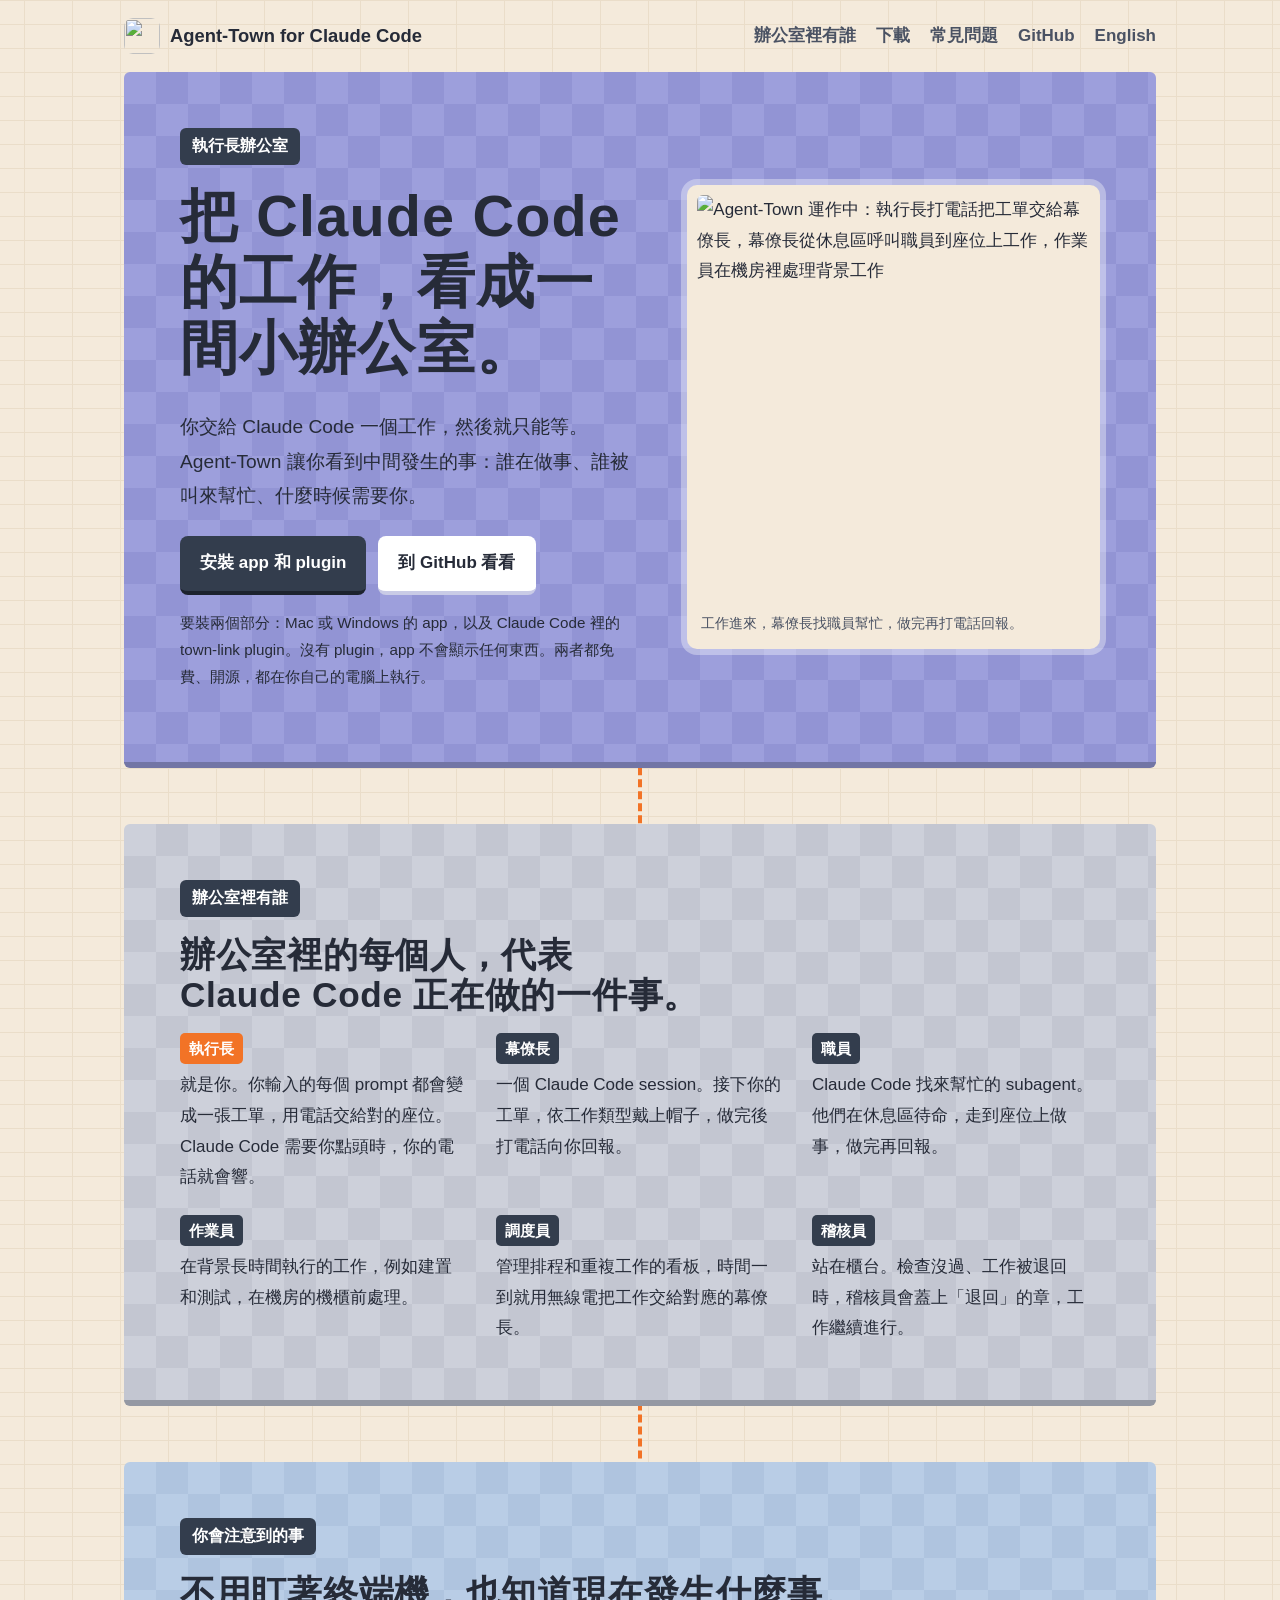
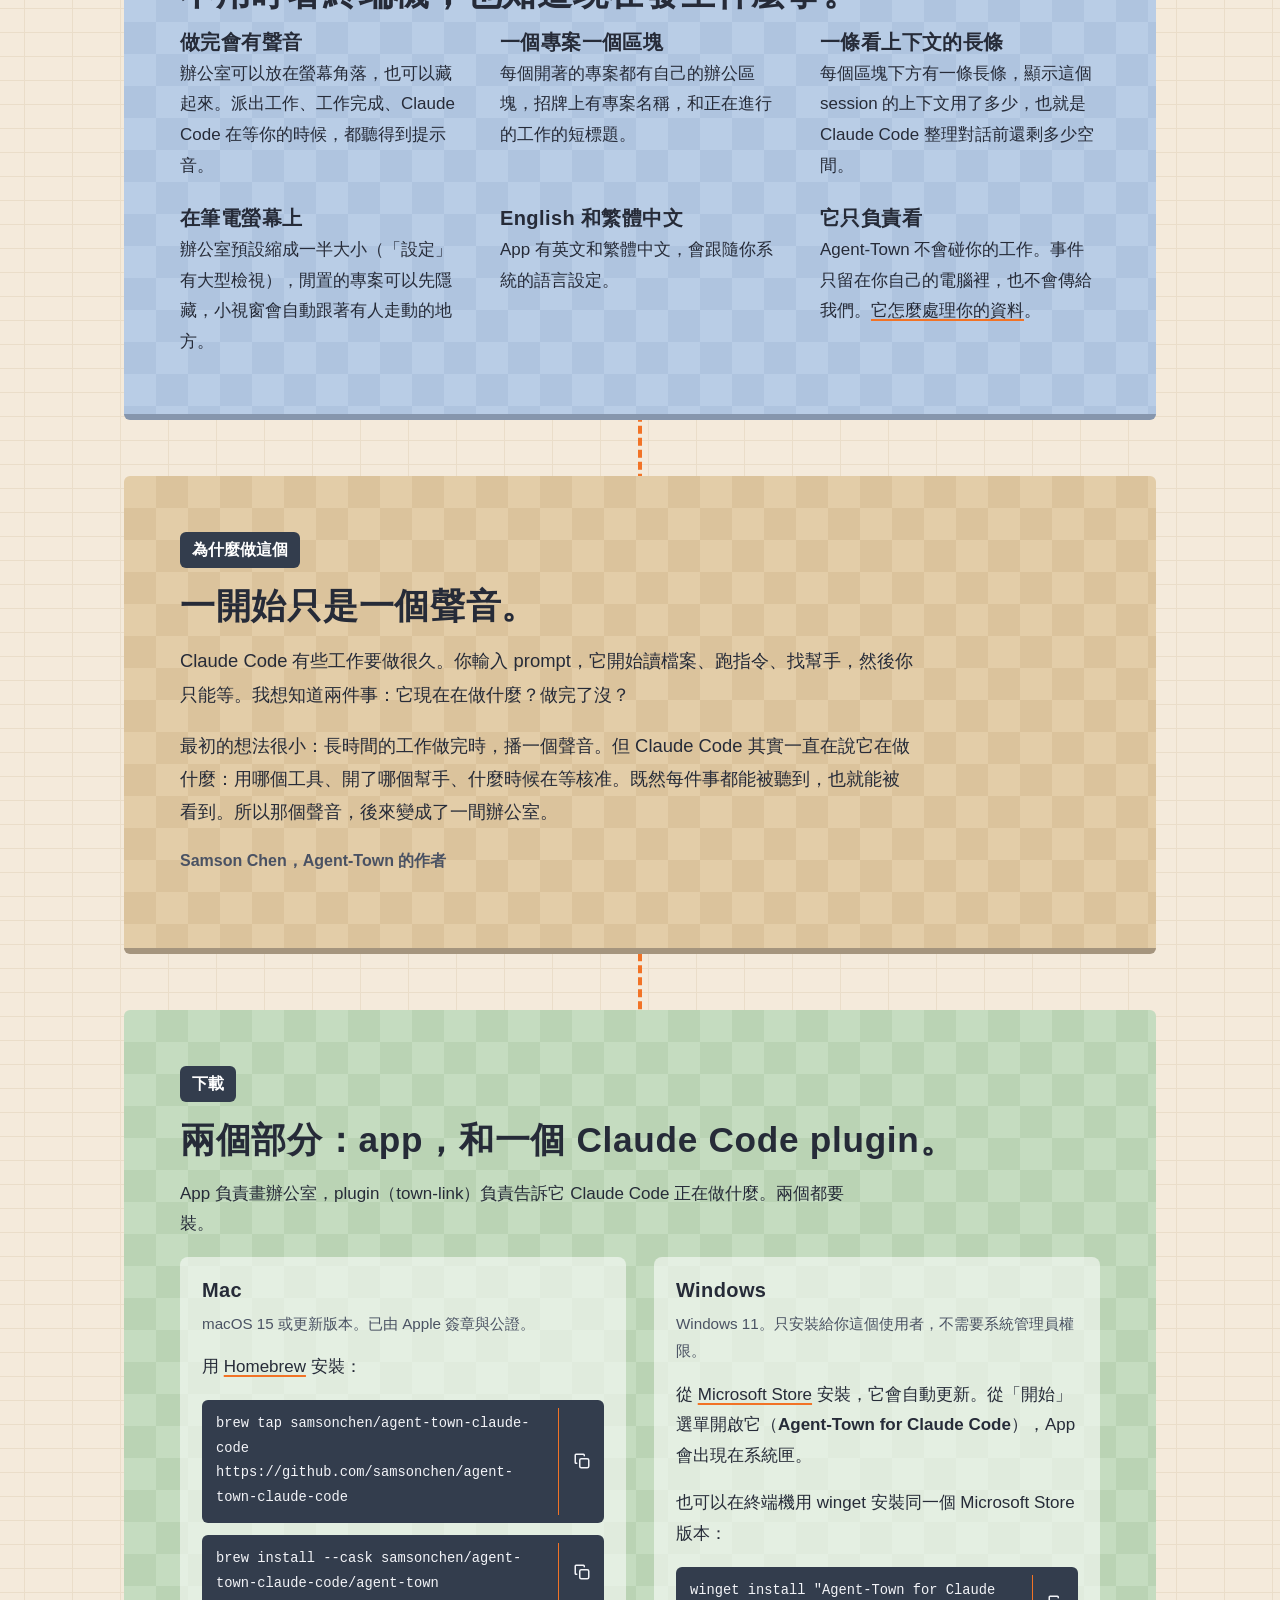
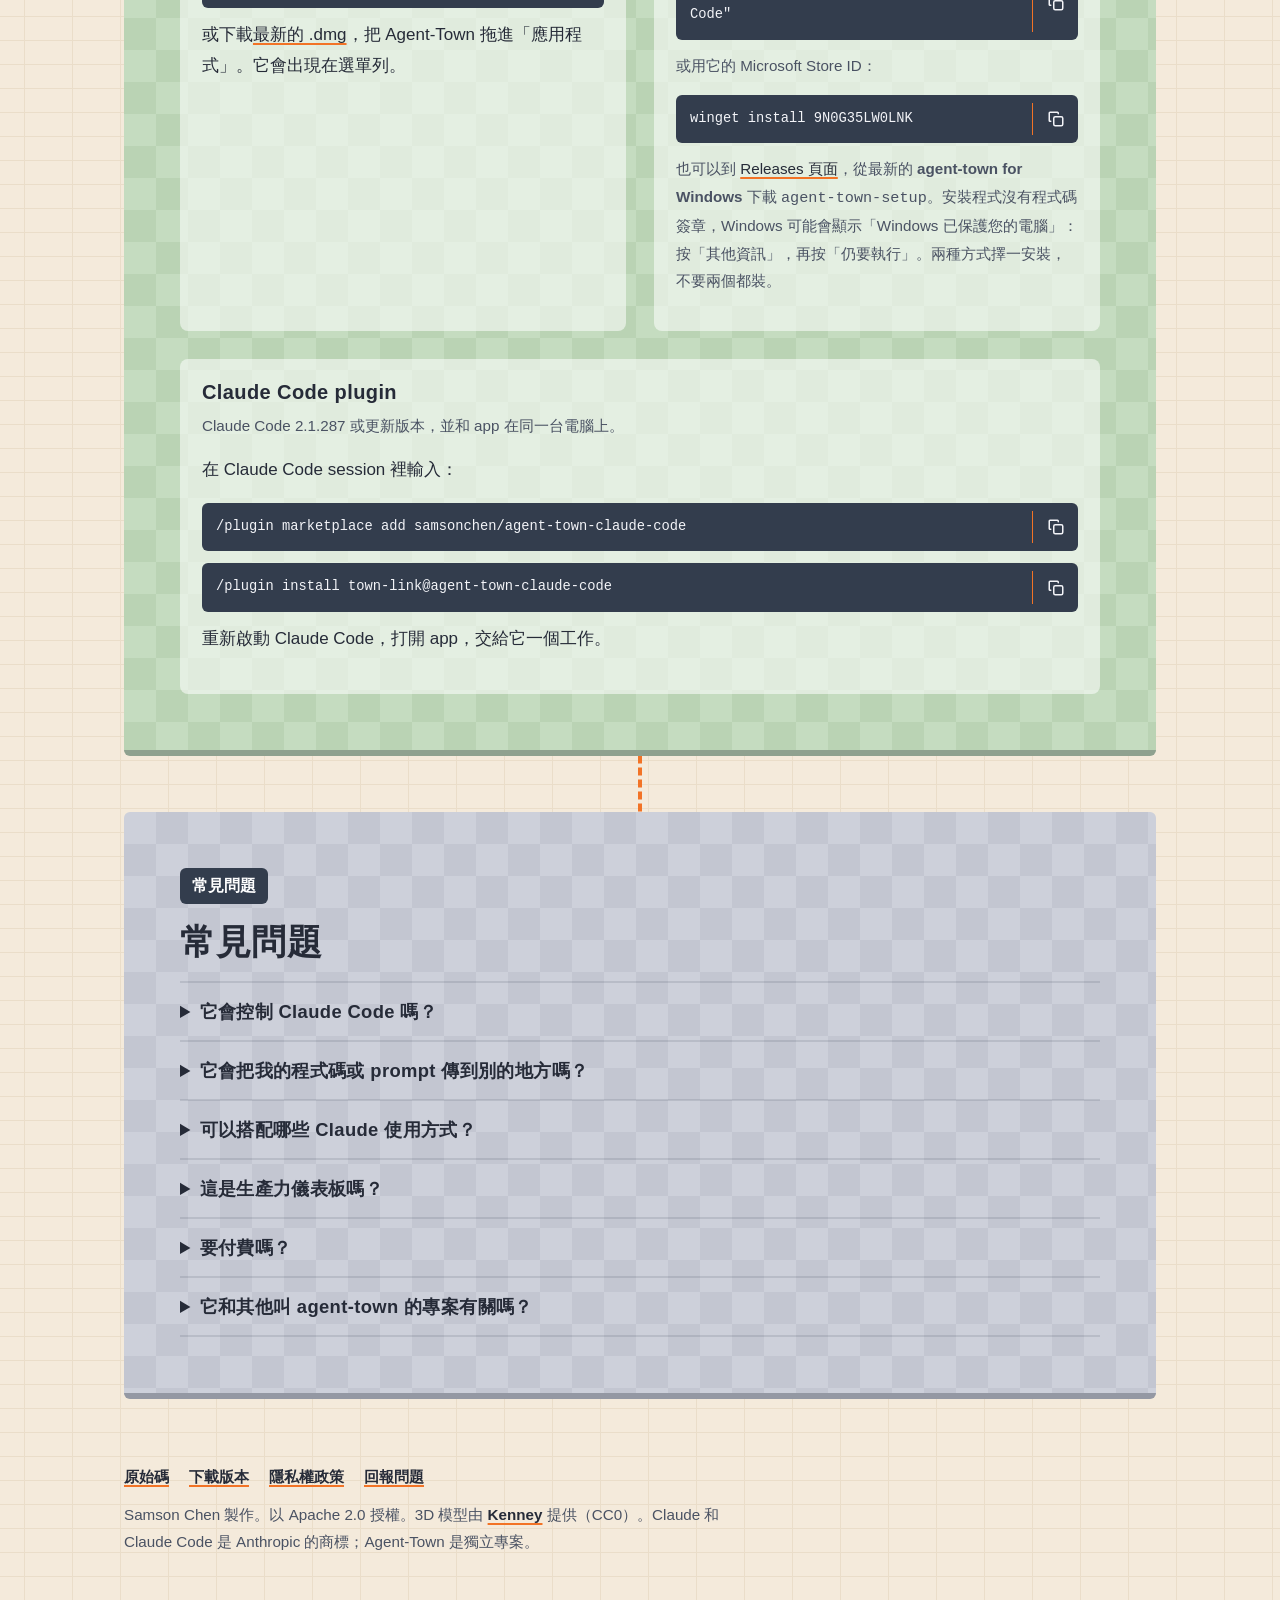
==== commit 3655a74b: "Windows: say where the Store copy is after installing (the Start menu, as Agent-Town for Claude Code" ====
--- a/site/zh-TW/index.html
+++ b/site/zh-TW/index.html
@@ -163,7 +163,7 @@
         <div>
           <h3>Windows</h3>
           <p class="small">Windows 11。只安裝給你這個使用者，不需要系統管理員權限。</p>
-          <p>從 <a href="https://apps.microsoft.com/detail/9N0G35LW0LNK">Microsoft Store</a> 安裝，它會自動更新。App 會出現在系統匣。</p>
+          <p>從 <a href="https://apps.microsoft.com/detail/9N0G35LW0LNK">Microsoft Store</a> 安裝，它會自動更新。從「開始」選單開啟它（<strong>Agent-Town for Claude Code</strong>），App 會出現在系統匣。</p>
           <p>也可以在終端機用 winget 安裝同一個 Microsoft Store 版本：</p>
           <pre class="cmd">winget install "Agent-Town for Claude Code"</pre>
           <p class="small">或用它的 Microsoft Store ID：</p>
--- a/site/styles.css
+++ b/site/styles.css
@@ -179,21 +179,26 @@
   overflow-wrap: anywhere;
 }
 /* A command box with a Copy button (copy.js) */
-pre.cmd { position: relative; padding-right: 76px; }
+pre.cmd { position: relative; padding-right: 60px; }
 pre.cmd .copy {
   position: absolute;
-  top: 6px;
-  right: 6px;
-  font: 700 0.78rem var(--display, sans-serif);
+  top: 8px;
+  bottom: 8px;
+  right: 0;
+  width: 46px;
+  display: flex;
+  align-items: center;
+  justify-content: center;
+  padding: 0;
   color: #f3f4f8;
-  background: rgba(255, 255, 255, 0.14);
-  border: 1px solid rgba(255, 255, 255, 0.3);
-  border-radius: 5px;
-  padding: 4px 9px;
+  background: transparent;
+  border: 0;
+  border-left: 1px solid var(--call);
   cursor: pointer;
 }
-pre.cmd .copy:hover { background: rgba(255, 255, 255, 0.26); }
-pre.cmd .copy:focus-visible { outline: 2px solid #f3f4f8; outline-offset: 2px; }
+pre.cmd .copy svg { width: 18px; height: 18px; display: block; }
+pre.cmd .copy:hover { color: var(--hat); }
+pre.cmd .copy:focus-visible { outline: 2px solid #f3f4f8; outline-offset: -4px; }
 
 /* FAQ */
 details { border-top: 2px solid rgba(38, 43, 56, 0.12); padding: 12px 0; }
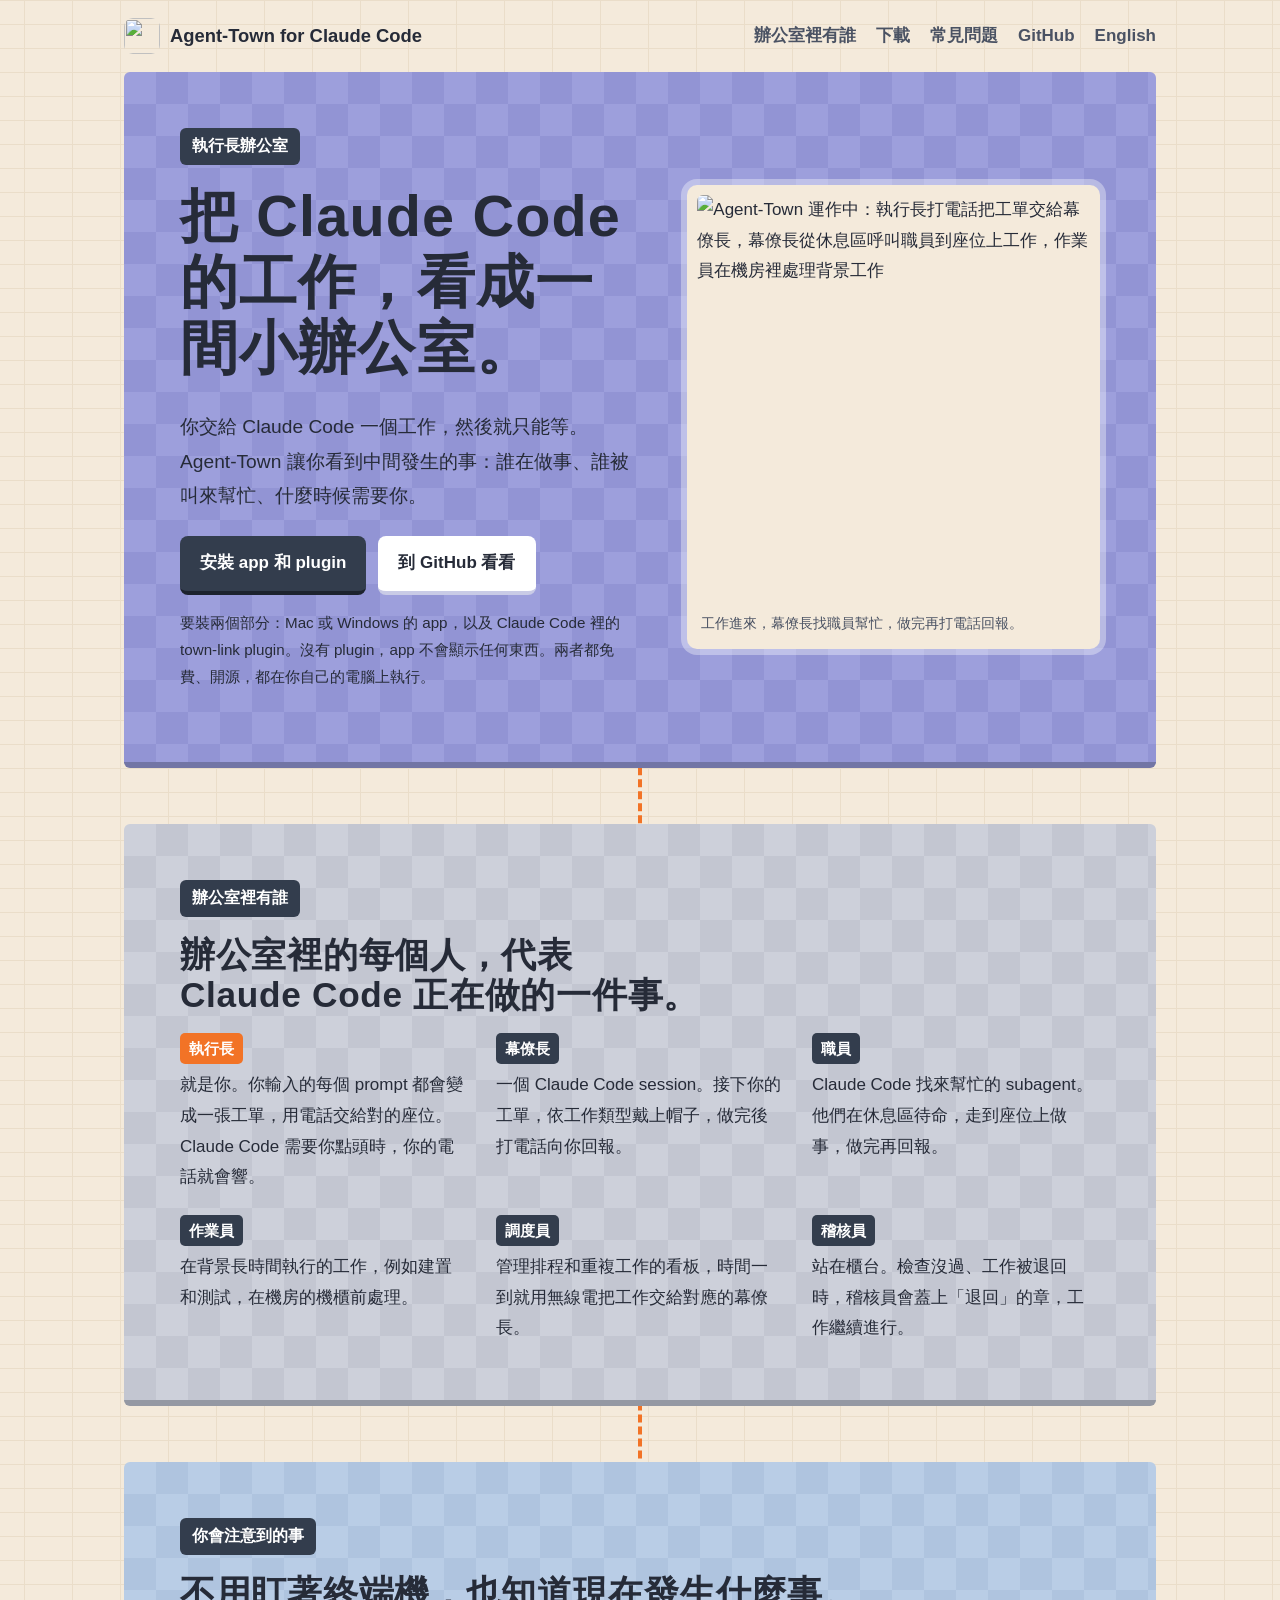
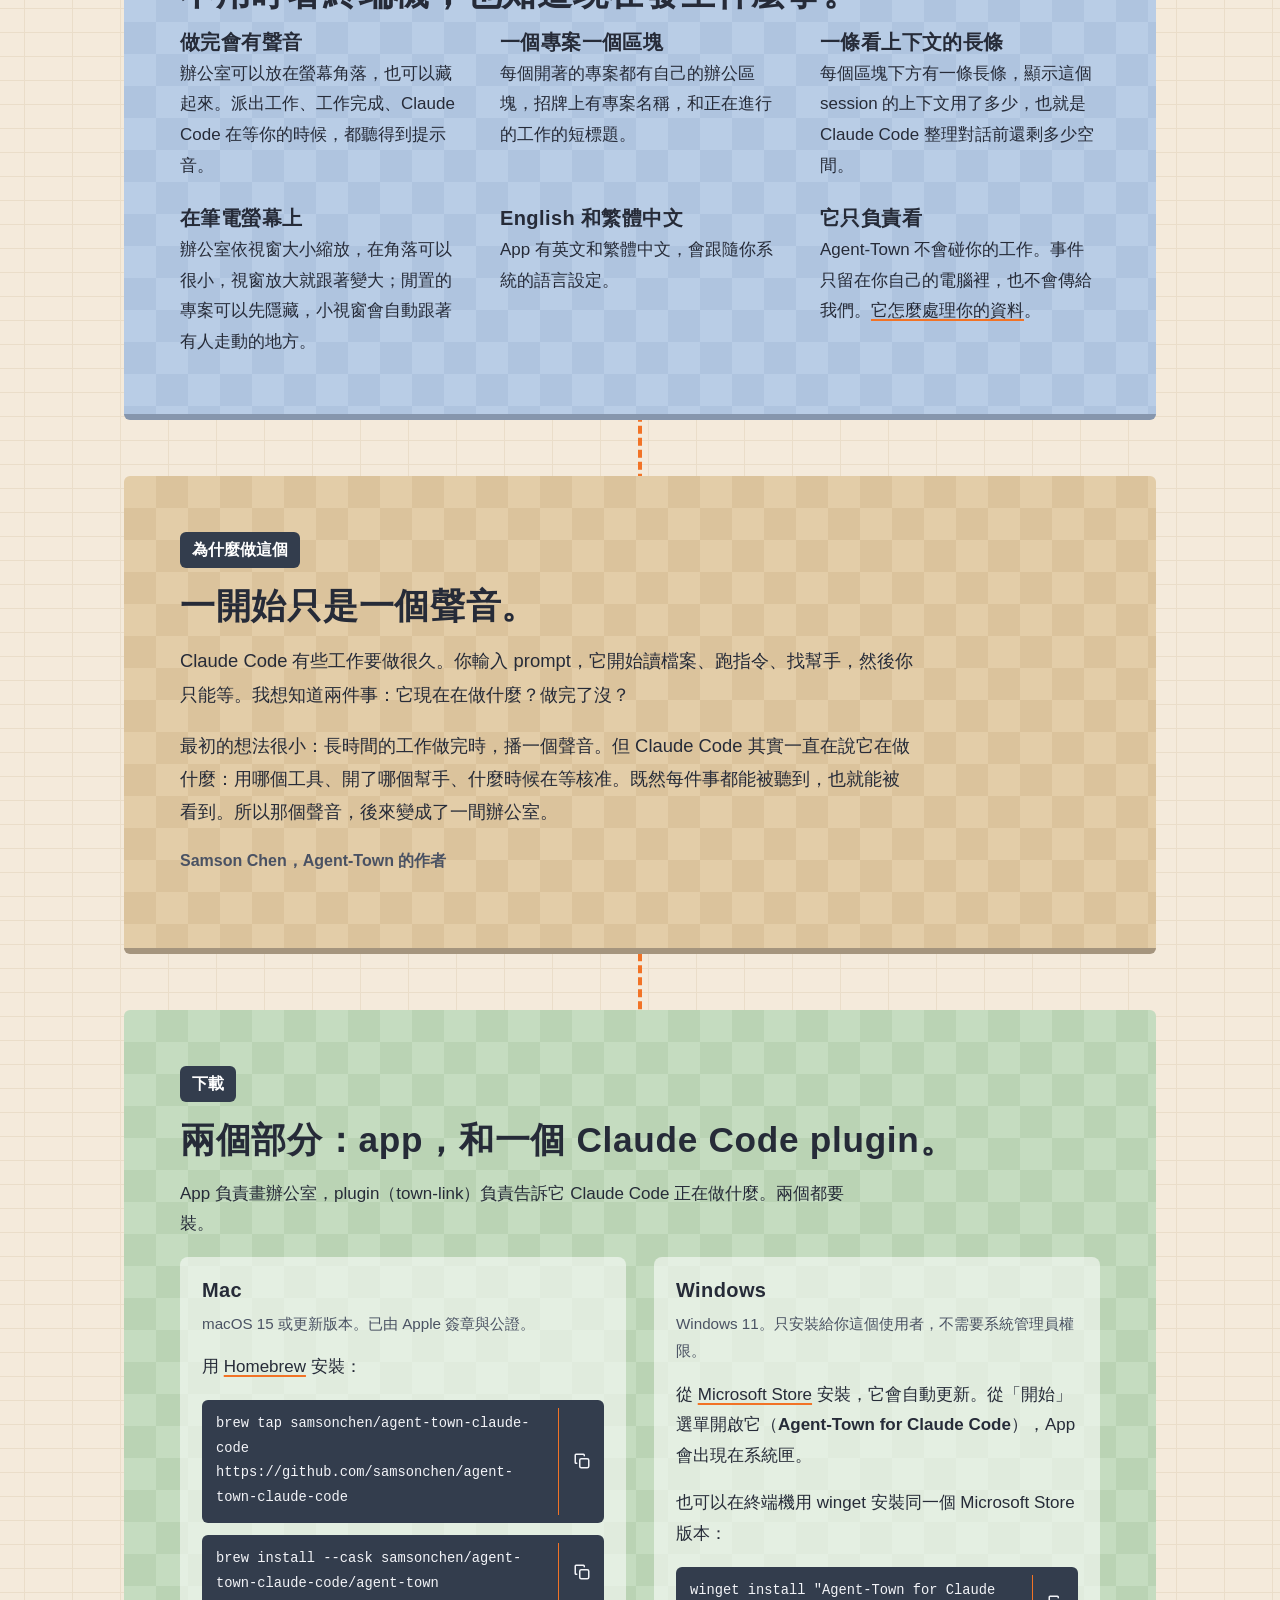
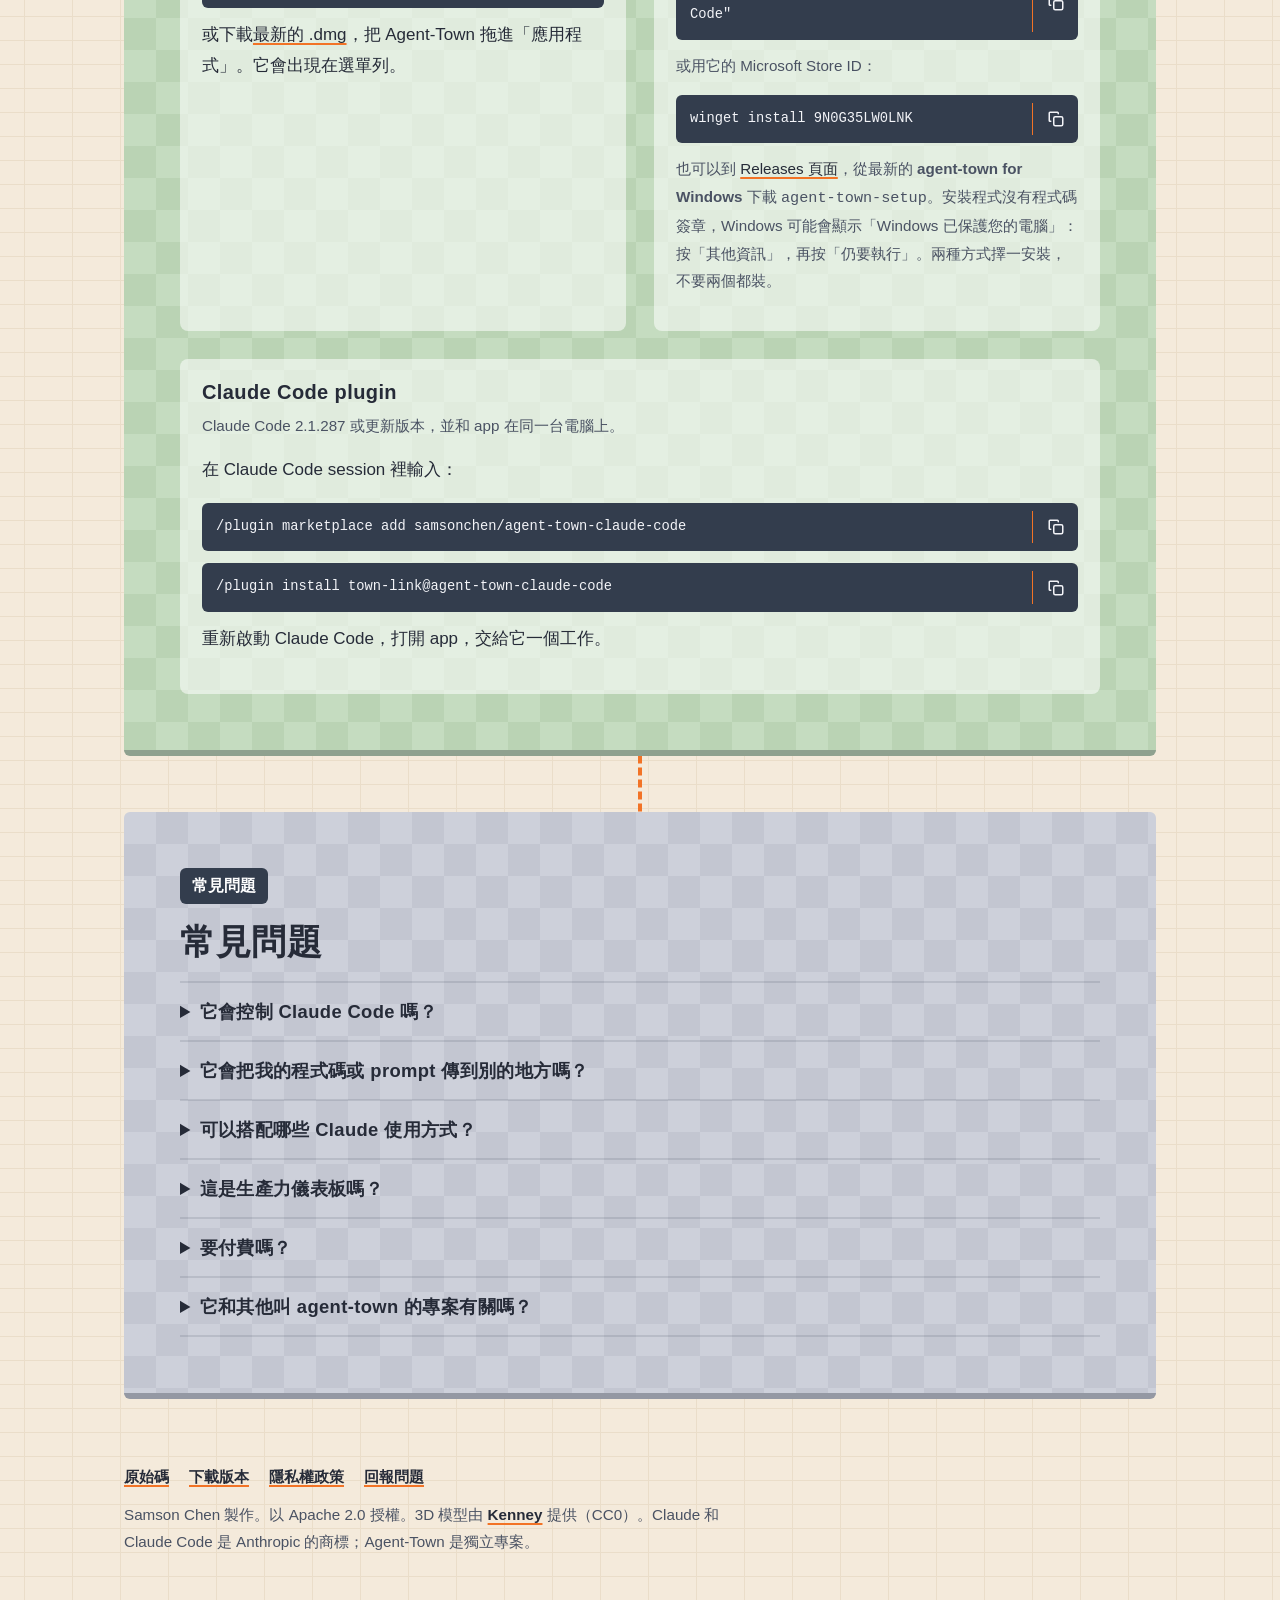
==== commit 9136a918: "README and website: no more mention of the removed Large view Co-Authored-By: Claude Opus 5.5 <norep" ====
--- a/site/zh-TW/index.html
+++ b/site/zh-TW/index.html
@@ -133,7 +133,7 @@
         <div><h3>做完會有聲音</h3><p>辦公室可以放在螢幕角落，也可以藏起來。派出工作、工作完成、Claude Code 在等你的時候，都聽得到提示音。</p></div>
         <div><h3>一個專案一個區塊</h3><p>每個開著的專案都有自己的辦公區塊，招牌上有專案名稱，和正在進行的工作的短標題。</p></div>
         <div><h3>一條看上下文的長條</h3><p>每個區塊下方有一條長條，顯示這個 session 的上下文用了多少，也就是 Claude Code 整理對話前還剩多少空間。</p></div>
-        <div><h3>在筆電螢幕上</h3><p>辦公室預設縮成一半大小（「設定」有大型檢視），閒置的專案可以先隱藏，小視窗會自動跟著有人走動的地方。</p></div>
+        <div><h3>在筆電螢幕上</h3><p>辦公室依視窗大小縮放，在角落可以很小，視窗放大就跟著變大；閒置的專案可以先隱藏，小視窗會自動跟著有人走動的地方。</p></div>
         <div><h3>English 和繁體中文</h3><p>App 有英文和繁體中文，會跟隨你系統的語言設定。</p></div>
         <div><h3>它只負責看</h3><p>Agent-Town 不會碰你的工作。事件只留在你自己的電腦裡，也不會傳給我們。<a href="privacy.html">它怎麼處理你的資料</a>。</p></div>
       </div>
